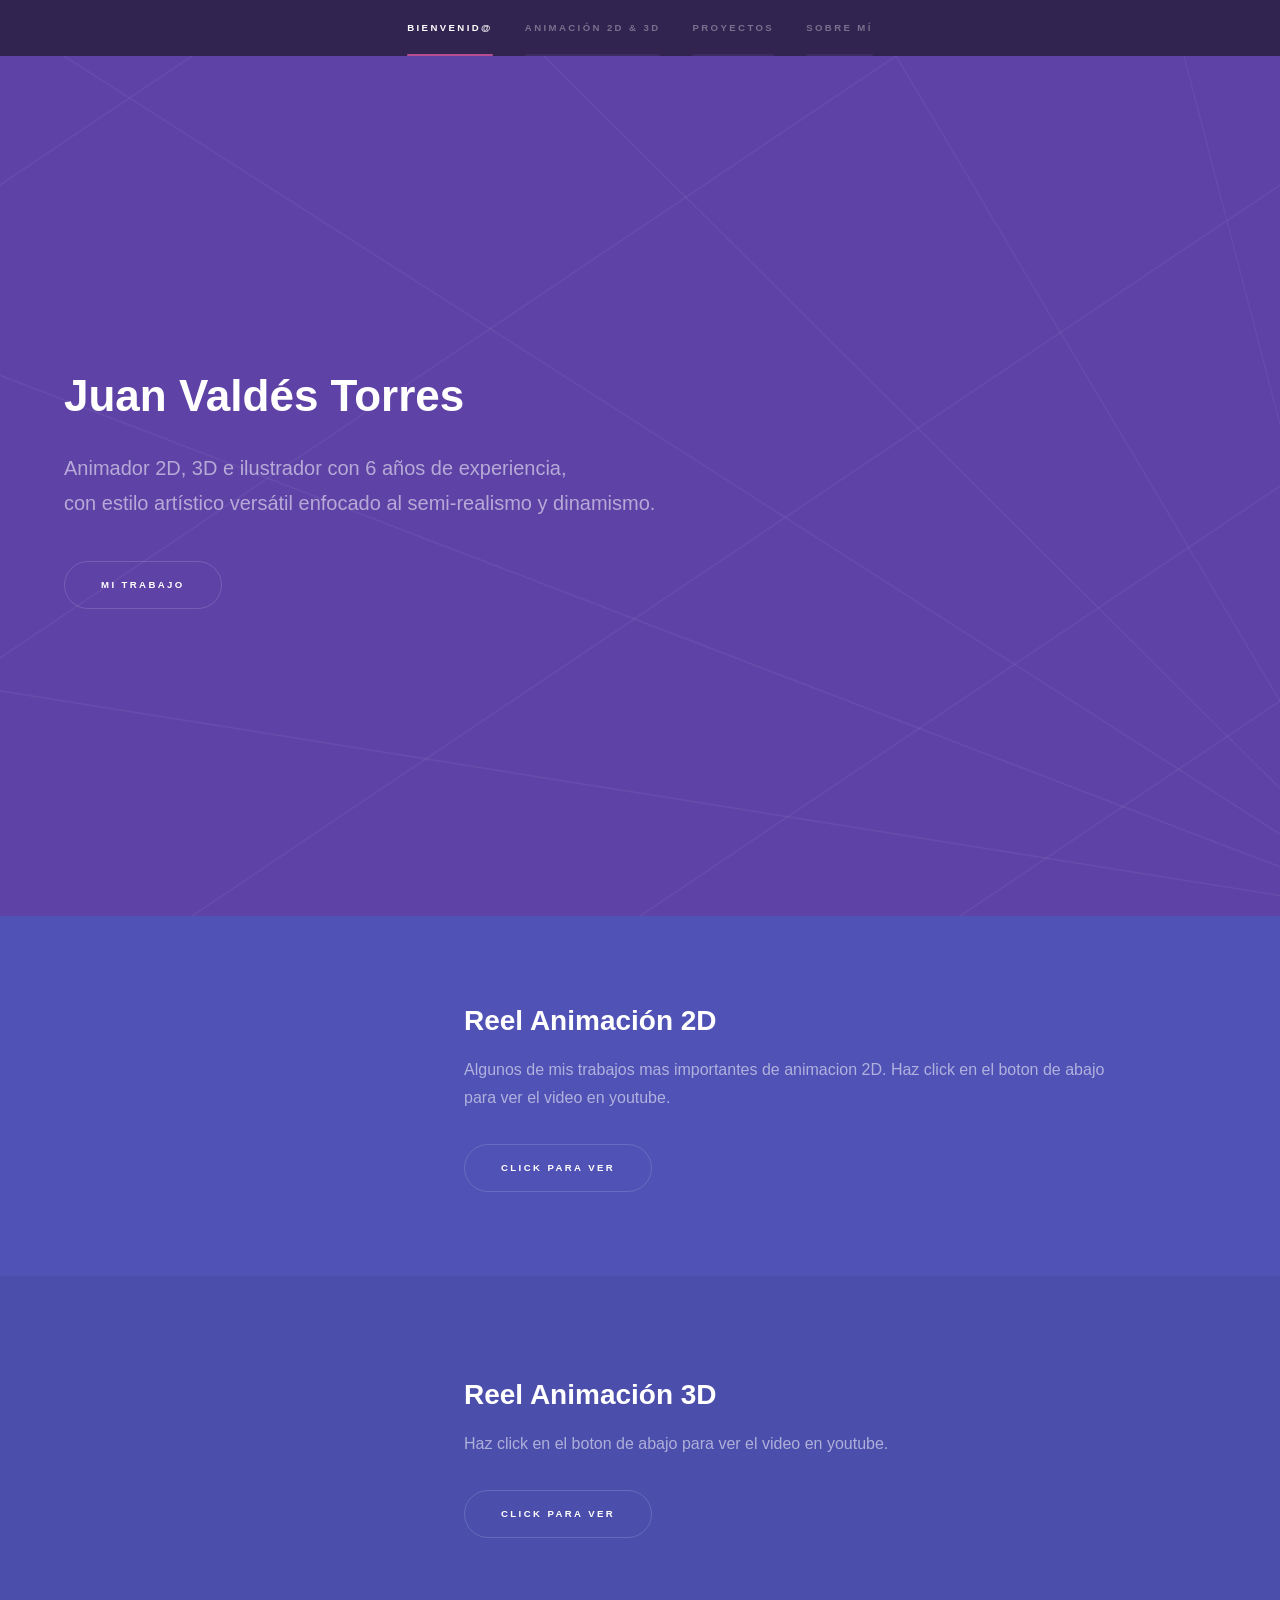
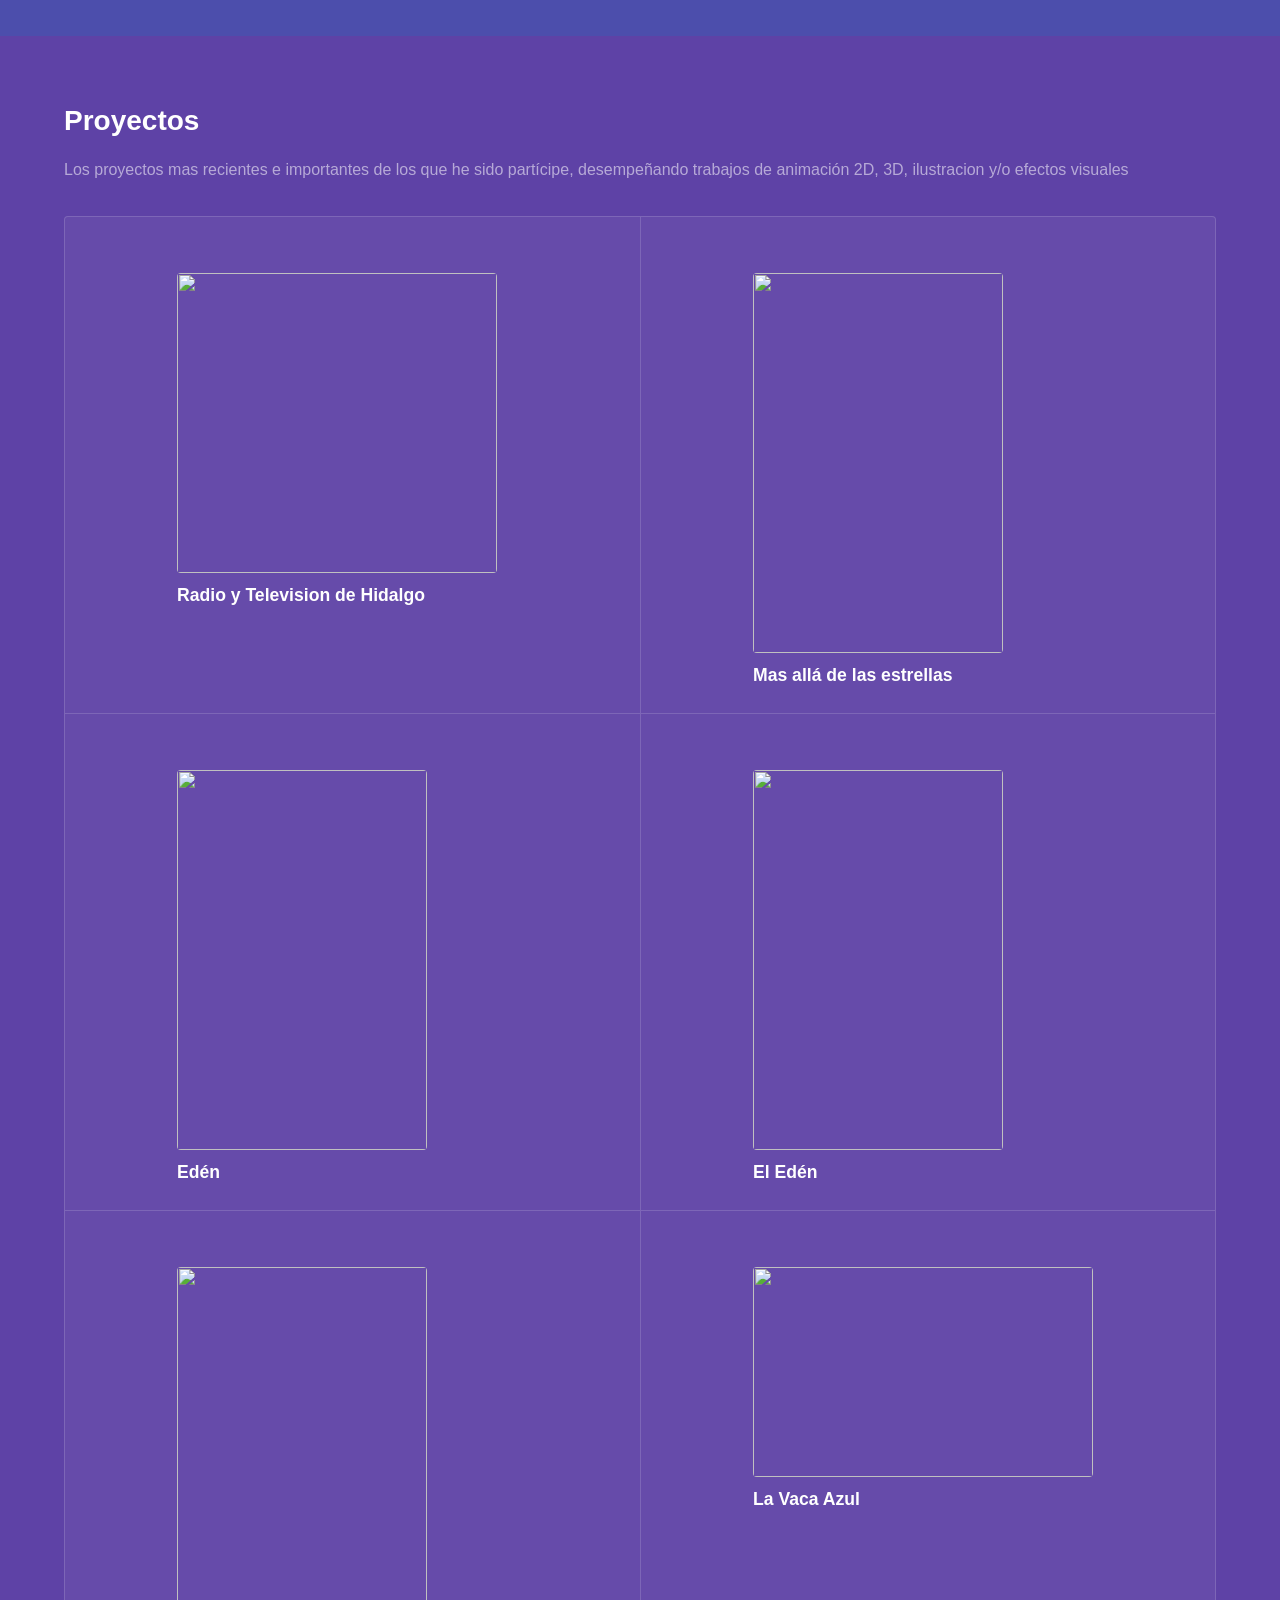
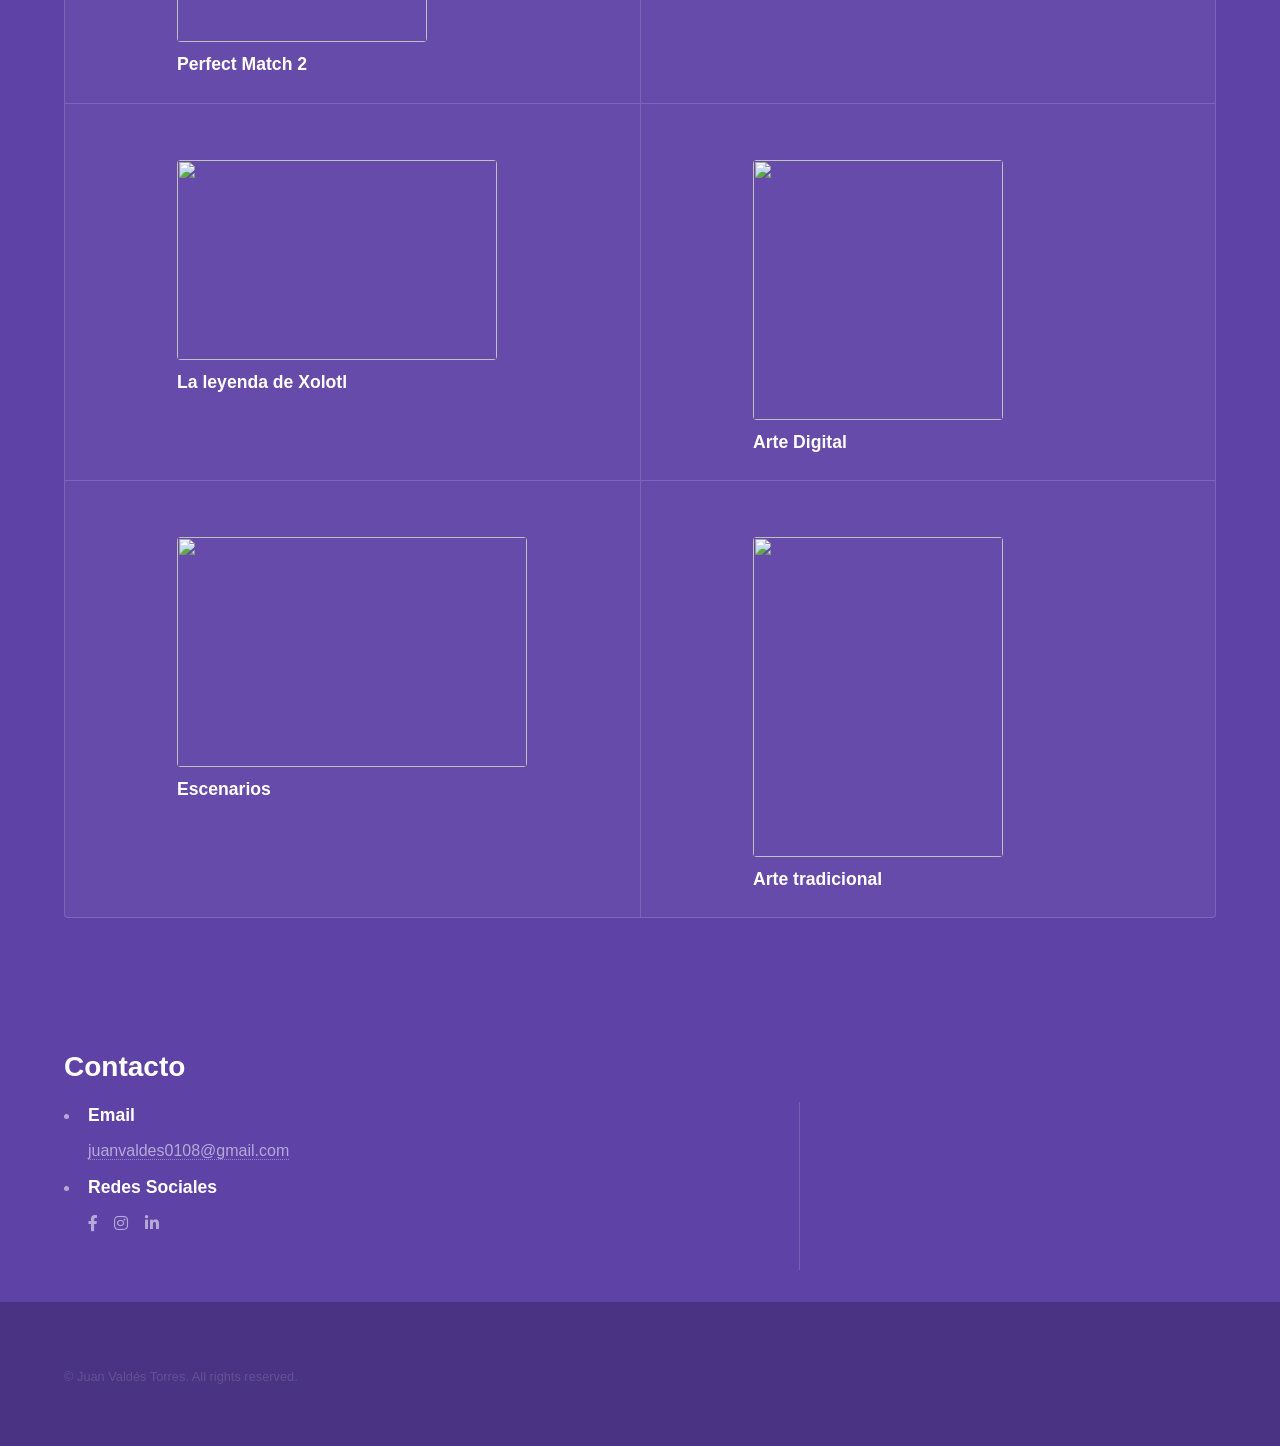
==== index.html @ f36b7241 "Add files via upload" ====
<!DOCTYPE HTML>
<!--
	Hyperspace by HTML5 UP
	html5up.net | @ajlkn
	Free for personal and commercial use under the CCA 3.0 license (html5up.net/license)
-->
<html>
	<head>
		<title>Juan Valdes - Portafolio</title>
		<meta charset="utf-8" />
		<meta name="viewport" content="width=device-width, initial-scale=1, user-scalable=no" />
		<link rel="stylesheet" href="assets/css/main.css" />
		<noscript><link rel="stylesheet" href="assets/css/noscript.css" /></noscript>
	</head>
	<body class="is-preload">

		<!-- Sidebar -->
			<section id="sidebar">
				<div class="inner">
					<nav>
						<ul>
							<li><a href="#intro">Bienvenid@</a></li>
							<li><a href="#one"> Animación 2D & 3D</a></li>
							<li><a href="#two">Proyectos</a></li>
							<li><a href="#three">Sobre Mí</a></li>
						</ul>
					</nav>
				</div>
			</section>

		<!-- Wrapper -->
			<div id="wrapper">

				<!-- Intro -->
					<section id="intro" class="wrapper style1 fullscreen fade-up">
						<div class="inner">
							<h1>Juan Valdés Torres</h1>
							<p>Animador 2D, 3D e ilustrador con 6 años de experiencia,</a><br />
							con estilo artístico versátil enfocado al semi-realismo y dinamismo</a>.</p>
							<ul class="actions">
								<li><a href="#one" class="button scrolly">Mi Trabajo</a></li>
							</ul>
						</div>
					</section>

				<!-- One -->
					<section id="one" class="wrapper style2 spotlights">
						<section>
							<a href="https://www.youtube.com/watch?v=v4fzEF-sEgo" class="image" target="_blank"> <img src="images/MiniaturaReel2D.png" alt="" data-position="center center" width="10" height="10"/></a>
							<div class="content">
								<div class="inner">
									<h2>Reel Animación 2D</h2>
									<p>Algunos de mis trabajos mas importantes de animacion 2D.
										Haz click en el boton de abajo para ver el video en youtube.</p>
									<ul class="actions">
										<li><a href="https://www.youtube.com/watch?v=v4fzEF-sEgo" class="button" target="_blank">Click para ver</a></li>
									</ul>
								</div>
							</div>
						</section>
						<section>
							<a href="https://www.youtube.com/watch?v=xIZmNO7VNdc" class="image" target="_blank"><img src="images/Miniatura3D.png" alt="" data-position="center center" width="10" height="10"/></a>
							<div class="content">
								<div class="inner">
									<h2>Reel Animación 3D</h2>
									<p>Haz click en el boton de abajo para ver el video en youtube.</p>
									<ul class="actions">
										<li><a href="https://www.youtube.com/watch?v=xIZmNO7VNdc" class="button" target="_blank" >Click para ver</a></li>
									</ul>
								</div>
							</div>
						</section>
					</section>

				<!-- Two -->
					<section id="two" class="wrapper style1 fade-up">
						<div class="inner">
							<h2>Proyectos</h2>
							<p>Los proyectos mas recientes e importantes de los que he sido partícipe, desempeñando trabajos de animación 2D, 3D, ilustracion y/o efectos visuales</p>
							<div class="features">
								<section>
									<a href="RadioYTV.html" class="image"><img src="images/Hidalgo.png" alt="" data-position="center right" width="320" height="300" /></a>
									<h3>Radio y Television de Hidalgo</h3>
								</section>

								<section>
									<a href="MasAllaDeLasEstrellas.html" class="image"><img src="images/MasAllaPortada.png" alt="" data-position="center right" width="250" height="380" /></a>
									<h3>Mas allá de las estrellas</h3>
								</section>
								<section>
									<a href="Eden.html" class="image"><img src="images/Poster_Eden.jpg" alt="" data-position="center right" width="250" height="380" /></a>
									<h3>Edén</h3>
								</section>
								<section>
									<a href="ElEden.html" class="image"><img src="images/Eden2.png" alt="" data-position="center right" width="250" height="380" /></a>
									<h3>El Edén</h3>
								</section>
								<section>
									<a href="PerfectMatch2.html" class="image"><img src="images/PerfMatch2.png" alt="" data-position="center right" width="250" height="375" /></a>
									<h3>Perfect Match 2</h3>
								</section>

								<section>
									<a href="VacaAzul.html" class="image"><img src="images/VacaAzul.png" alt="" data-position="center right" width="340" height="210" /></a>
									<h3>La Vaca Azul</h3>
								</section>

								<section>
									<a href="Xolotl.html" class="image"><img src="images/XolotlPortada.png" alt="" data-position="center right" width="320" height="200" /></a>
									<h3>La leyenda de Xolotl</h3>
								</section>

								<section>
									<a href="ArteDigital.html" class="image"><img src="images/dejese venir huasteco.png" alt="" data-position="center right" width="250" height="260" /></a>
									<h3>Arte Digital</h3>
								</section>

								<section>
									<a href="Escenarios.html" class="image"><img src="images/fondoIglesia.png" alt="" data-position="center right" width="350" height="230" /></a>
									<h3>Escenarios</h3>
								</section>

								<section>
									<a href="Artetrad.html" class="image"><img src="images/TradicAda.png" alt="" data-position="center right" width="250" height="320" /></a>
									<h3>Arte tradicional</h3>
								</section>
								
							</div>
						</div>
					</section>
				
				<!-- three -->
					<section id="three" class="wrapper style1 fade-up">
						<div class="inner">
							<h2>Contacto</h2>
							<div class="split style1">
								<section>
									<ul class="contacto">
										<li>
											<h3>Email</h3>
											<a>juanvaldes0108@gmail.com</a>
										</li>
											<h3></h3>
										</li>
										<li>
											<h3>Redes Sociales</h3>
											<ul class="icons">
												<li><a href="https://www.facebook.com/JuanValdesTo/" class="icon brands fa-facebook-f" target="_blank"><span class="label">Facebook</span></a></li>
												<li><a href="https://www.instagram.com/stilgar_r/" class="icon brands fa-instagram" target="_blank"><span class="label">Instagram</span></a></li>
												<li><a href="https://www.linkedin.com/in/juan-valdes-torres-607b62372 " class="icon brands fa-linkedin-in" target="_blank"><span class="label">LinkedIn</span></a></li>
											</ul>
										</li>
									</ul>
								</section>
							</div>
						</div>
					</section>

			</div>

		<!-- Footer -->
			<footer id="footer" class="wrapper style1-alt">
				<div class="inner">
					<ul class="menu">
						<li>&copy; Juan Valdés Torres. All rights reserved.</li>
					</ul>
				</div>
			</footer>

		<!-- Scripts -->
			<script src="assets/js/jquery.min.js"></script>
			<script src="assets/js/jquery.scrollex.min.js"></script>
			<script src="assets/js/jquery.scrolly.min.js"></script>
			<script src="assets/js/browser.min.js"></script>
			<script src="assets/js/breakpoints.min.js"></script>
			<script src="assets/js/util.js"></script>
			<script src="assets/js/main.js"></script>

	</body>
</html>
---- assets/css/main.css ----
@import url(fontawesome-all.min.css);

/*
	Hyperspace by HTML5 UP
	html5up.net | @ajlkn
	Free for personal and commercial use under the CCA 3.0 license (html5up.net/license)
*/

html, body, div, span, applet, object,
iframe, h1, h2, h3, h4, h5, h6, p, blockquote,
pre, a, abbr, acronym, address, big, cite,
code, del, dfn, em, img, ins, kbd, q, s, samp,
small, strike, strong, sub, sup, tt, var, b,
u, i, center, dl, dt, dd, ol, ul, li, fieldset,
form, label, legend, table, caption, tbody,
tfoot, thead, tr, th, td, article, aside,
canvas, details, embed, figure, figcaption,
footer, header, hgroup, menu, nav, output, ruby,
section, summary, time, mark, audio, video {
	margin: 0;
	padding: 0;
	border: 0;
	font-size: 100%;
	font: inherit;
	vertical-align: baseline;}

article, aside, details, figcaption, figure,
footer, header, hgroup, menu, nav, section {
	display: block;}

body {
	line-height: 1;
}

ol, ul {
	list-style: none;
}

blockquote, q {
	quotes: none;
}

	blockquote:before, blockquote:after, q:before, q:after {
		content: '';
		content: none;
	}

table {
	border-collapse: collapse;
	border-spacing: 0;
}

body {
	-webkit-text-size-adjust: none;
}

mark {
	background-color: transparent;
	color: inherit;
}

input::-moz-focus-inner {
	border: 0;
	padding: 0;
}

input, select, textarea {
	-moz-appearance: none;
	-webkit-appearance: none;
	-ms-appearance: none;
	appearance: none;
}

/* Basic */

	@-ms-viewport {
		width: device-width;
	}

	body {
		-ms-overflow-style: scrollbar;
	}

	@media screen and (max-width: 480px) {

		html, body {
			min-width: 320px;
		}

	}

	html {
		box-sizing: border-box;
	}

	*, *:before, *:after {
		box-sizing: inherit;
	}

	body {
		background: #312450;
	}

		body.is-preload *, body.is-preload *:before, body.is-preload *:after {
			-moz-animation: none !important;
			-webkit-animation: none !important;
			-ms-animation: none !important;
			animation: none !important;
			-moz-transition: none !important;
			-webkit-transition: none !important;
			-ms-transition: none !important;
			transition: none !important;
		}

/* Type */

	body, input, select, textarea {
		color: rgba(255, 255, 255, 0.55);
		font-family: Arial, Helvetica, sans-serif;
		font-size: 16.5pt;
		font-weight: normal;
		line-height: 1.75;
	}

		@media screen and (max-width: 1680px) {

			body, input, select, textarea {
				font-size: 13pt;
			}

		}

		@media screen and (max-width: 1280px) {

			body, input, select, textarea {
				font-size: 12pt;
			}

		}

		@media screen and (max-width: 360px) {

			body, input, select, textarea {
				font-size: 11pt;
			}

		}

	a {
		-moz-transition: color 0.2s ease, border-bottom-color 0.2s ease;
		-webkit-transition: color 0.2s ease, border-bottom-color 0.2s ease;
		-ms-transition: color 0.2s ease, border-bottom-color 0.2s ease;
		transition: color 0.2s ease, border-bottom-color 0.2s ease;
		border-bottom: dotted 1px rgba(255, 255, 255, 0.35);
		color: inherit;
		text-decoration: none;
	}

		a:hover {
			border-bottom-color: transparent;
			color: #ffffff;
		}

	strong, b {
		color: #ffffff;
		font-weight: bold;
	}

	em, i {
		font-style: italic;
	}

	p {
		margin: 0 0 2em 0;
	}

	h1, h2, h3, h4, h5, h6 {
		color: #ffffff;
		font-weight: bold;
		line-height: 1.5;
		margin: 0 0 0.5em 0;
	}

		h1 a, h2 a, h3 a, h4 a, h5 a, h6 a {
			color: inherit;
			text-decoration: none;
		}

	h1 {
		font-size: 2.75em;
	}

		h1.major {
			margin: 0 0 1.3em 0;
			position: relative;
			padding-bottom: 0.35em;
		}

			h1.major:after {
				background-image: -moz-linear-gradient(to right, #5e42a6, #b74e91);
				background-image: -webkit-linear-gradient(to right, #5e42a6, #b74e91);
				background-image: -ms-linear-gradient(to right, #5e42a6, #b74e91);
				background-image: linear-gradient(to right, #5e42a6, #b74e91);
				-moz-transition: max-width 0.2s ease;
				-webkit-transition: max-width 0.2s ease;
				-ms-transition: max-width 0.2s ease;
				transition: max-width 0.2s ease;
				border-radius: 0.2em;
				bottom: 0;
				content: '';
				height: 0.05em;
				position: absolute;
				right: 0;
				width: 100%;
			}

	h2 {
		font-size: 1.75em;
	}

	h3 {
		font-size: 1.1em;
	}

	h4 {
		font-size: 1em;
	}

	h5 {
		font-size: 0.8em;
	}

	h6 {
		font-size: 0.6em;
	}

	@media screen and (max-width: 736px) {

		h1 {
			font-size: 2em;
		}

		h2 {
			font-size: 1.25em;
		}

		h3 {
			font-size: 1em;
		}

		h4 {
			font-size: 0.8em;
		}

		h5 {
			font-size: 0.6em;
		}

		h6 {
			font-size: 0.6em;
		}

	}

	sub {
		font-size: 0.8em;
		position: relative;
		top: 0.5em;
	}

	sup {
		font-size: 0.8em;
		position: relative;
		top: -0.5em;
	}

	blockquote {
		border-left: solid 4px rgba(255, 255, 255, 0.15);
		font-style: italic;
		margin: 0 0 2em 0;
		padding: 0.5em 0 0.5em 2em;
	}

	code {
		background: rgba(255, 255, 255, 0.05);
		border-radius: 0.25em;
		border: solid 1px rgba(255, 255, 255, 0.15);
		font-family: "Courier New", monospace;
		font-size: 0.9em;
		margin: 0 0.25em;
		padding: 0.25em 0.65em;
	}

	pre {
		-webkit-overflow-scrolling: touch;
		font-family: "Courier New", monospace;
		font-size: 0.9em;
		margin: 0 0 2em 0;
	}

		pre code {
			display: block;
			line-height: 1.75em;
			padding: 1em 1.5em;
			overflow-x: auto;
		}

	hr {
		border: 0;
		border-bottom: solid 1px rgba(255, 255, 255, 0.15);
		margin: 2em 0;
	}

		hr.major {
			margin: 3em 0;
		}

	.align-left {
		text-align: left;
	}

	.align-center {
		text-align: center;
	}

	.align-right {
		text-align: right;
	}

/* Row */

	.row {
		display: flex;
		flex-wrap: wrap;
		box-sizing: border-box;
		align-items: stretch;
	}

		.row > * {
			box-sizing: border-box;
		}

		.row.gtr-uniform > * > :last-child {
			margin-bottom: 0;
		}

		.row.aln-left {
			justify-content: flex-start;
		}

		.row.aln-center {
			justify-content: center;
		}

		.row.aln-right {
			justify-content: flex-end;
		}

		.row.aln-top {
			align-items: flex-start;
		}

		.row.aln-middle {
			align-items: center;
		}

		.row.aln-bottom {
			align-items: flex-end;
		}

		.row > .imp {
			order: -1;
		}

		.row > .col-1 {
			width: 8.33333%;
		}

		.row > .off-1 {
			margin-left: 8.33333%;
		}

		.row > .col-2 {
			width: 16.66667%;
		}

		.row > .off-2 {
			margin-left: 16.66667%;
		}

		.row > .col-3 {
			width: 25%;
		}

		.row > .off-3 {
			margin-left: 25%;
		}

		.row > .col-4 {
			width: 33.33333%;
		}

		.row > .off-4 {
			margin-left: 33.33333%;
		}

		.row > .col-5 {
			width: 41.66667%;
		}

		.row > .off-5 {
			margin-left: 41.66667%;
		}

		.row > .col-6 {
			width: 50%;
		}

		.row > .off-6 {
			margin-left: 50%;
		}

		.row > .col-7 {
			width: 58.33333%;
		}

		.row > .off-7 {
			margin-left: 58.33333%;
		}

		.row > .col-8 {
			width: 66.66667%;
		}

		.row > .off-8 {
			margin-left: 66.66667%;
		}

		.row > .col-9 {
			width: 75%;
		}

		.row > .off-9 {
			margin-left: 75%;
		}

		.row > .col-10 {
			width: 83.33333%;
		}

		.row > .off-10 {
			margin-left: 83.33333%;
		}

		.row > .col-11 {
			width: 91.66667%;
		}

		.row > .off-11 {
			margin-left: 91.66667%;
		}

		.row > .col-12 {
			width: 100%;
		}

		.row > .off-12 {
			margin-left: 100%;
		}

		.row.gtr-0 {
			margin-top: 0;
			margin-left: 0em;
		}

			.row.gtr-0 > * {
				padding: 0 0 0 0em;
			}

			.row.gtr-0.gtr-uniform {
				margin-top: 0em;
			}

				.row.gtr-0.gtr-uniform > * {
					padding-top: 0em;
				}

		.row.gtr-25 {
			margin-top: 0;
			margin-left: -0.375em;
		}

			.row.gtr-25 > * {
				padding: 0 0 0 0.375em;
			}

			.row.gtr-25.gtr-uniform {
				margin-top: -0.375em;
			}

				.row.gtr-25.gtr-uniform > * {
					padding-top: 0.375em;
				}

		.row.gtr-50 {
			margin-top: 0;
			margin-left: -0.75em;
		}

			.row.gtr-50 > * {
				padding: 0 0 0 0.75em;
			}

			.row.gtr-50.gtr-uniform {
				margin-top: -0.75em;
			}

				.row.gtr-50.gtr-uniform > * {
					padding-top: 0.75em;
				}

		.row {
			margin-top: 0;
			margin-left: -1.5em;
		}

			.row > * {
				padding: 0 0 0 1.5em;
			}

			.row.gtr-uniform {
				margin-top: -1.5em;
			}

				.row.gtr-uniform > * {
					padding-top: 1.5em;
				}

		.row.gtr-150 {
			margin-top: 0;
			margin-left: -2.25em;
		}

			.row.gtr-150 > * {
				padding: 0 0 0 2.25em;
			}

			.row.gtr-150.gtr-uniform {
				margin-top: -2.25em;
			}

				.row.gtr-150.gtr-uniform > * {
					padding-top: 2.25em;
				}

		.row.gtr-200 {
			margin-top: 0;
			margin-left: -3em;
		}

			.row.gtr-200 > * {
				padding: 0 0 0 3em;
			}

			.row.gtr-200.gtr-uniform {
				margin-top: -3em;
			}

				.row.gtr-200.gtr-uniform > * {
					padding-top: 3em;
				}

		@media screen and (max-width: 1680px) {

			.row {
				display: flex;
				flex-wrap: wrap;
				box-sizing: border-box;
				align-items: stretch;
			}

				.row > * {
					box-sizing: border-box;
				}

				.row.gtr-uniform > * > :last-child {
					margin-bottom: 0;
				}

				.row.aln-left {
					justify-content: flex-start;
				}

				.row.aln-center {
					justify-content: center;
				}

				.row.aln-right {
					justify-content: flex-end;
				}

				.row.aln-top {
					align-items: flex-start;
				}

				.row.aln-middle {
					align-items: center;
				}

				.row.aln-bottom {
					align-items: flex-end;
				}

				.row > .imp-xlarge {
					order: -1;
				}

				.row > .col-1-xlarge {
					width: 8.33333%;
				}

				.row > .off-1-xlarge {
					margin-left: 8.33333%;
				}

				.row > .col-2-xlarge {
					width: 16.66667%;
				}

				.row > .off-2-xlarge {
					margin-left: 16.66667%;
				}

				.row > .col-3-xlarge {
					width: 25%;
				}

				.row > .off-3-xlarge {
					margin-left: 25%;
				}

				.row > .col-4-xlarge {
					width: 33.33333%;
				}

				.row > .off-4-xlarge {
					margin-left: 33.33333%;
				}

				.row > .col-5-xlarge {
					width: 41.66667%;
				}

				.row > .off-5-xlarge {
					margin-left: 41.66667%;
				}

				.row > .col-6-xlarge {
					width: 50%;
				}

				.row > .off-6-xlarge {
					margin-left: 50%;
				}

				.row > .col-7-xlarge {
					width: 58.33333%;
				}

				.row > .off-7-xlarge {
					margin-left: 58.33333%;
				}

				.row > .col-8-xlarge {
					width: 66.66667%;
				}

				.row > .off-8-xlarge {
					margin-left: 66.66667%;
				}

				.row > .col-9-xlarge {
					width: 75%;
				}

				.row > .off-9-xlarge {
					margin-left: 75%;
				}

				.row > .col-10-xlarge {
					width: 83.33333%;
				}

				.row > .off-10-xlarge {
					margin-left: 83.33333%;
				}

				.row > .col-11-xlarge {
					width: 91.66667%;
				}

				.row > .off-11-xlarge {
					margin-left: 91.66667%;
				}

				.row > .col-12-xlarge {
					width: 100%;
				}

				.row > .off-12-xlarge {
					margin-left: 100%;
				}

				.row.gtr-0 {
					margin-top: 0;
					margin-left: 0em;
				}

					.row.gtr-0 > * {
						padding: 0 0 0 0em;
					}

					.row.gtr-0.gtr-uniform {
						margin-top: 0em;
					}

						.row.gtr-0.gtr-uniform > * {
							padding-top: 0em;
						}

				.row.gtr-25 {
					margin-top: 0;
					margin-left: -0.375em;
				}

					.row.gtr-25 > * {
						padding: 0 0 0 0.375em;
					}

					.row.gtr-25.gtr-uniform {
						margin-top: -0.375em;
					}

						.row.gtr-25.gtr-uniform > * {
							padding-top: 0.375em;
						}

				.row.gtr-50 {
					margin-top: 0;
					margin-left: -0.75em;
				}

					.row.gtr-50 > * {
						padding: 0 0 0 0.75em;
					}

					.row.gtr-50.gtr-uniform {
						margin-top: -0.75em;
					}

						.row.gtr-50.gtr-uniform > * {
							padding-top: 0.75em;
						}

				.row {
					margin-top: 0;
					margin-left: -1.5em;
				}

					.row > * {
						padding: 0 0 0 1.5em;
					}

					.row.gtr-uniform {
						margin-top: -1.5em;
					}

						.row.gtr-uniform > * {
							padding-top: 1.5em;
						}

				.row.gtr-150 {
					margin-top: 0;
					margin-left: -2.25em;
				}

					.row.gtr-150 > * {
						padding: 0 0 0 2.25em;
					}

					.row.gtr-150.gtr-uniform {
						margin-top: -2.25em;
					}

						.row.gtr-150.gtr-uniform > * {
							padding-top: 2.25em;
						}

				.row.gtr-200 {
					margin-top: 0;
					margin-left: -3em;
				}

					.row.gtr-200 > * {
						padding: 0 0 0 3em;
					}

					.row.gtr-200.gtr-uniform {
						margin-top: -3em;
					}

						.row.gtr-200.gtr-uniform > * {
							padding-top: 3em;
						}

		}

		@media screen and (max-width: 1280px) {

			.row {
				display: flex;
				flex-wrap: wrap;
				box-sizing: border-box;
				align-items: stretch;
			}

				.row > * {
					box-sizing: border-box;
				}

				.row.gtr-uniform > * > :last-child {
					margin-bottom: 0;
				}

				.row.aln-left {
					justify-content: flex-start;
				}

				.row.aln-center {
					justify-content: center;
				}

				.row.aln-right {
					justify-content: flex-end;
				}

				.row.aln-top {
					align-items: flex-start;
				}

				.row.aln-middle {
					align-items: center;
				}

				.row.aln-bottom {
					align-items: flex-end;
				}

				.row > .imp-large {
					order: -1;
				}

				.row > .col-1-large {
					width: 8.33333%;
				}

				.row > .off-1-large {
					margin-left: 8.33333%;
				}

				.row > .col-2-large {
					width: 16.66667%;
				}

				.row > .off-2-large {
					margin-left: 16.66667%;
				}

				.row > .col-3-large {
					width: 25%;
				}

				.row > .off-3-large {
					margin-left: 25%;
				}

				.row > .col-4-large {
					width: 33.33333%;
				}

				.row > .off-4-large {
					margin-left: 33.33333%;
				}

				.row > .col-5-large {
					width: 41.66667%;
				}

				.row > .off-5-large {
					margin-left: 41.66667%;
				}

				.row > .col-6-large {
					width: 50%;
				}

				.row > .off-6-large {
					margin-left: 50%;
				}

				.row > .col-7-large {
					width: 58.33333%;
				}

				.row > .off-7-large {
					margin-left: 58.33333%;
				}

				.row > .col-8-large {
					width: 66.66667%;
				}

				.row > .off-8-large {
					margin-left: 66.66667%;
				}

				.row > .col-9-large {
					width: 75%;
				}

				.row > .off-9-large {
					margin-left: 75%;
				}

				.row > .col-10-large {
					width: 83.33333%;
				}

				.row > .off-10-large {
					margin-left: 83.33333%;
				}

				.row > .col-11-large {
					width: 91.66667%;
				}

				.row > .off-11-large {
					margin-left: 91.66667%;
				}

				.row > .col-12-large {
					width: 100%;
				}

				.row > .off-12-large {
					margin-left: 100%;
				}

				.row.gtr-0 {
					margin-top: 0;
					margin-left: 0em;
				}

					.row.gtr-0 > * {
						padding: 0 0 0 0em;
					}

					.row.gtr-0.gtr-uniform {
						margin-top: 0em;
					}

						.row.gtr-0.gtr-uniform > * {
							padding-top: 0em;
						}

				.row.gtr-25 {
					margin-top: 0;
					margin-left: -0.375em;
				}

					.row.gtr-25 > * {
						padding: 0 0 0 0.375em;
					}

					.row.gtr-25.gtr-uniform {
						margin-top: -0.375em;
					}

						.row.gtr-25.gtr-uniform > * {
							padding-top: 0.375em;
						}

				.row.gtr-50 {
					margin-top: 0;
					margin-left: -0.75em;
				}

					.row.gtr-50 > * {
						padding: 0 0 0 0.75em;
					}

					.row.gtr-50.gtr-uniform {
						margin-top: -0.75em;
					}

						.row.gtr-50.gtr-uniform > * {
							padding-top: 0.75em;
						}

				.row {
					margin-top: 0;
					margin-left: -1.5em;
				}

					.row > * {
						padding: 0 0 0 1.5em;
					}

					.row.gtr-uniform {
						margin-top: -1.5em;
					}

						.row.gtr-uniform > * {
							padding-top: 1.5em;
						}

				.row.gtr-150 {
					margin-top: 0;
					margin-left: -2.25em;
				}

					.row.gtr-150 > * {
						padding: 0 0 0 2.25em;
					}

					.row.gtr-150.gtr-uniform {
						margin-top: -2.25em;
					}

						.row.gtr-150.gtr-uniform > * {
							padding-top: 2.25em;
						}

				.row.gtr-200 {
					margin-top: 0;
					margin-left: -3em;
				}

					.row.gtr-200 > * {
						padding: 0 0 0 3em;
					}

					.row.gtr-200.gtr-uniform {
						margin-top: -3em;
					}

						.row.gtr-200.gtr-uniform > * {
							padding-top: 3em;
						}

		}

		@media screen and (max-width: 980px) {

			.row {
				display: flex;
				flex-wrap: wrap;
				box-sizing: border-box;
				align-items: stretch;
			}

				.row > * {
					box-sizing: border-box;
				}

				.row.gtr-uniform > * > :last-child {
					margin-bottom: 0;
				}

				.row.aln-left {
					justify-content: flex-start;
				}

				.row.aln-center {
					justify-content: center;
				}

				.row.aln-right {
					justify-content: flex-end;
				}

				.row.aln-top {
					align-items: flex-start;
				}

				.row.aln-middle {
					align-items: center;
				}

				.row.aln-bottom {
					align-items: flex-end;
				}

				.row > .imp-medium {
					order: -1;
				}

				.row > .col-1-medium {
					width: 8.33333%;
				}

				.row > .off-1-medium {
					margin-left: 8.33333%;
				}

				.row > .col-2-medium {
					width: 16.66667%;
				}

				.row > .off-2-medium {
					margin-left: 16.66667%;
				}

				.row > .col-3-medium {
					width: 25%;
				}

				.row > .off-3-medium {
					margin-left: 25%;
				}

				.row > .col-4-medium {
					width: 33.33333%;
				}

				.row > .off-4-medium {
					margin-left: 33.33333%;
				}

				.row > .col-5-medium {
					width: 41.66667%;
				}

				.row > .off-5-medium {
					margin-left: 41.66667%;
				}

				.row > .col-6-medium {
					width: 50%;
				}

				.row > .off-6-medium {
					margin-left: 50%;
				}

				.row > .col-7-medium {
					width: 58.33333%;
				}

				.row > .off-7-medium {
					margin-left: 58.33333%;
				}

				.row > .col-8-medium {
					width: 66.66667%;
				}

				.row > .off-8-medium {
					margin-left: 66.66667%;
				}

				.row > .col-9-medium {
					width: 75%;
				}

				.row > .off-9-medium {
					margin-left: 75%;
				}

				.row > .col-10-medium {
					width: 83.33333%;
				}

				.row > .off-10-medium {
					margin-left: 83.33333%;
				}

				.row > .col-11-medium {
					width: 91.66667%;
				}

				.row > .off-11-medium {
					margin-left: 91.66667%;
				}

				.row > .col-12-medium {
					width: 100%;
				}

				.row > .off-12-medium {
					margin-left: 100%;
				}

				.row.gtr-0 {
					margin-top: 0;
					margin-left: 0em;
				}

					.row.gtr-0 > * {
						padding: 0 0 0 0em;
					}

					.row.gtr-0.gtr-uniform {
						margin-top: 0em;
					}

						.row.gtr-0.gtr-uniform > * {
							padding-top: 0em;
						}

				.row.gtr-25 {
					margin-top: 0;
					margin-left: -0.375em;
				}

					.row.gtr-25 > * {
						padding: 0 0 0 0.375em;
					}

					.row.gtr-25.gtr-uniform {
						margin-top: -0.375em;
					}

						.row.gtr-25.gtr-uniform > * {
							padding-top: 0.375em;
						}

				.row.gtr-50 {
					margin-top: 0;
					margin-left: -0.75em;
				}

					.row.gtr-50 > * {
						padding: 0 0 0 0.75em;
					}

					.row.gtr-50.gtr-uniform {
						margin-top: -0.75em;
					}

						.row.gtr-50.gtr-uniform > * {
							padding-top: 0.75em;
						}

				.row {
					margin-top: 0;
					margin-left: -1.5em;
				}

					.row > * {
						padding: 0 0 0 1.5em;
					}

					.row.gtr-uniform {
						margin-top: -1.5em;
					}

						.row.gtr-uniform > * {
							padding-top: 1.5em;
						}

				.row.gtr-150 {
					margin-top: 0;
					margin-left: -2.25em;
				}

					.row.gtr-150 > * {
						padding: 0 0 0 2.25em;
					}

					.row.gtr-150.gtr-uniform {
						margin-top: -2.25em;
					}

						.row.gtr-150.gtr-uniform > * {
							padding-top: 2.25em;
						}

				.row.gtr-200 {
					margin-top: 0;
					margin-left: -3em;
				}

					.row.gtr-200 > * {
						padding: 0 0 0 3em;
					}

					.row.gtr-200.gtr-uniform {
						margin-top: -3em;
					}

						.row.gtr-200.gtr-uniform > * {
							padding-top: 3em;
						}

		}

		@media screen and (max-width: 736px) {

			.row {
				display: flex;
				flex-wrap: wrap;
				box-sizing: border-box;
				align-items: stretch;
			}

				.row > * {
					box-sizing: border-box;
				}

				.row.gtr-uniform > * > :last-child {
					margin-bottom: 0;
				}

				.row.aln-left {
					justify-content: flex-start;
				}

				.row.aln-center {
					justify-content: center;
				}

				.row.aln-right {
					justify-content: flex-end;
				}

				.row.aln-top {
					align-items: flex-start;
				}

				.row.aln-middle {
					align-items: center;
				}

				.row.aln-bottom {
					align-items: flex-end;
				}

				.row > .imp-small {
					order: -1;
				}

				.row > .col-1-small {
					width: 8.33333%;
				}

				.row > .off-1-small {
					margin-left: 8.33333%;
				}

				.row > .col-2-small {
					width: 16.66667%;
				}

				.row > .off-2-small {
					margin-left: 16.66667%;
				}

				.row > .col-3-small {
					width: 25%;
				}

				.row > .off-3-small {
					margin-left: 25%;
				}

				.row > .col-4-small {
					width: 33.33333%;
				}

				.row > .off-4-small {
					margin-left: 33.33333%;
				}

				.row > .col-5-small {
					width: 41.66667%;
				}

				.row > .off-5-small {
					margin-left: 41.66667%;
				}

				.row > .col-6-small {
					width: 50%;
				}

				.row > .off-6-small {
					margin-left: 50%;
				}

				.row > .col-7-small {
					width: 58.33333%;
				}

				.row > .off-7-small {
					margin-left: 58.33333%;
				}

				.row > .col-8-small {
					width: 66.66667%;
				}

				.row > .off-8-small {
					margin-left: 66.66667%;
				}

				.row > .col-9-small {
					width: 75%;
				}

				.row > .off-9-small {
					margin-left: 75%;
				}

				.row > .col-10-small {
					width: 83.33333%;
				}

				.row > .off-10-small {
					margin-left: 83.33333%;
				}

				.row > .col-11-small {
					width: 91.66667%;
				}

				.row > .off-11-small {
					margin-left: 91.66667%;
				}

				.row > .col-12-small {
					width: 100%;
				}

				.row > .off-12-small {
					margin-left: 100%;
				}

				.row.gtr-0 {
					margin-top: 0;
					margin-left: 0em;
				}

					.row.gtr-0 > * {
						padding: 0 0 0 0em;
					}

					.row.gtr-0.gtr-uniform {
						margin-top: 0em;
					}

						.row.gtr-0.gtr-uniform > * {
							padding-top: 0em;
						}

				.row.gtr-25 {
					margin-top: 0;
					margin-left: -0.375em;
				}

					.row.gtr-25 > * {
						padding: 0 0 0 0.375em;
					}

					.row.gtr-25.gtr-uniform {
						margin-top: -0.375em;
					}

						.row.gtr-25.gtr-uniform > * {
							padding-top: 0.375em;
						}

				.row.gtr-50 {
					margin-top: 0;
					margin-left: -0.75em;
				}

					.row.gtr-50 > * {
						padding: 0 0 0 0.75em;
					}

					.row.gtr-50.gtr-uniform {
						margin-top: -0.75em;
					}

						.row.gtr-50.gtr-uniform > * {
							padding-top: 0.75em;
						}

				.row {
					margin-top: 0;
					margin-left: -1.5em;
				}

					.row > * {
						padding: 0 0 0 1.5em;
					}

					.row.gtr-uniform {
						margin-top: -1.5em;
					}

						.row.gtr-uniform > * {
							padding-top: 1.5em;
						}

				.row.gtr-150 {
					margin-top: 0;
					margin-left: -2.25em;
				}

					.row.gtr-150 > * {
						padding: 0 0 0 2.25em;
					}

					.row.gtr-150.gtr-uniform {
						margin-top: -2.25em;
					}

						.row.gtr-150.gtr-uniform > * {
							padding-top: 2.25em;
						}

				.row.gtr-200 {
					margin-top: 0;
					margin-left: -3em;
				}

					.row.gtr-200 > * {
						padding: 0 0 0 3em;
					}

					.row.gtr-200.gtr-uniform {
						margin-top: -3em;
					}

						.row.gtr-200.gtr-uniform > * {
							padding-top: 3em;
						}

		}

		@media screen and (max-width: 480px) {

			.row {
				display: flex;
				flex-wrap: wrap;
				box-sizing: border-box;
				align-items: stretch;
			}

				.row > * {
					box-sizing: border-box;
				}

				.row.gtr-uniform > * > :last-child {
					margin-bottom: 0;
				}

				.row.aln-left {
					justify-content: flex-start;
				}

				.row.aln-center {
					justify-content: center;
				}

				.row.aln-right {
					justify-content: flex-end;
				}

				.row.aln-top {
					align-items: flex-start;
				}

				.row.aln-middle {
					align-items: center;
				}

				.row.aln-bottom {
					align-items: flex-end;
				}

				.row > .imp-xsmall {
					order: -1;
				}

				.row > .col-1-xsmall {
					width: 8.33333%;
				}

				.row > .off-1-xsmall {
					margin-left: 8.33333%;
				}

				.row > .col-2-xsmall {
					width: 16.66667%;
				}

				.row > .off-2-xsmall {
					margin-left: 16.66667%;
				}

				.row > .col-3-xsmall {
					width: 25%;
				}

				.row > .off-3-xsmall {
					margin-left: 25%;
				}

				.row > .col-4-xsmall {
					width: 33.33333%;
				}

				.row > .off-4-xsmall {
					margin-left: 33.33333%;
				}

				.row > .col-5-xsmall {
					width: 41.66667%;
				}

				.row > .off-5-xsmall {
					margin-left: 41.66667%;
				}

				.row > .col-6-xsmall {
					width: 50%;
				}

				.row > .off-6-xsmall {
					margin-left: 50%;
				}

				.row > .col-7-xsmall {
					width: 58.33333%;
				}

				.row > .off-7-xsmall {
					margin-left: 58.33333%;
				}

				.row > .col-8-xsmall {
					width: 66.66667%;
				}

				.row > .off-8-xsmall {
					margin-left: 66.66667%;
				}

				.row > .col-9-xsmall {
					width: 75%;
				}

				.row > .off-9-xsmall {
					margin-left: 75%;
				}

				.row > .col-10-xsmall {
					width: 83.33333%;
				}

				.row > .off-10-xsmall {
					margin-left: 83.33333%;
				}

				.row > .col-11-xsmall {
					width: 91.66667%;
				}

				.row > .off-11-xsmall {
					margin-left: 91.66667%;
				}

				.row > .col-12-xsmall {
					width: 100%;
				}

				.row > .off-12-xsmall {
					margin-left: 100%;
				}

				.row.gtr-0 {
					margin-top: 0;
					margin-left: 0em;
				}

					.row.gtr-0 > * {
						padding: 0 0 0 0em;
					}

					.row.gtr-0.gtr-uniform {
						margin-top: 0em;
					}

						.row.gtr-0.gtr-uniform > * {
							padding-top: 0em;
						}

				.row.gtr-25 {
					margin-top: 0;
					margin-left: -0.375em;
				}

					.row.gtr-25 > * {
						padding: 0 0 0 0.375em;
					}

					.row.gtr-25.gtr-uniform {
						margin-top: -0.375em;
					}

						.row.gtr-25.gtr-uniform > * {
							padding-top: 0.375em;
						}

				.row.gtr-50 {
					margin-top: 0;
					margin-left: -0.75em;
				}

					.row.gtr-50 > * {
						padding: 0 0 0 0.75em;
					}

					.row.gtr-50.gtr-uniform {
						margin-top: -0.75em;
					}

						.row.gtr-50.gtr-uniform > * {
							padding-top: 0.75em;
						}

				.row {
					margin-top: 0;
					margin-left: -1.5em;
				}

					.row > * {
						padding: 0 0 0 1.5em;
					}

					.row.gtr-uniform {
						margin-top: -1.5em;
					}

						.row.gtr-uniform > * {
							padding-top: 1.5em;
						}

				.row.gtr-150 {
					margin-top: 0;
					margin-left: -2.25em;
				}

					.row.gtr-150 > * {
						padding: 0 0 0 2.25em;
					}

					.row.gtr-150.gtr-uniform {
						margin-top: -2.25em;
					}

						.row.gtr-150.gtr-uniform > * {
							padding-top: 2.25em;
						}

				.row.gtr-200 {
					margin-top: 0;
					margin-left: -3em;
				}

					.row.gtr-200 > * {
						padding: 0 0 0 3em;
					}

					.row.gtr-200.gtr-uniform {
						margin-top: -3em;
					}

						.row.gtr-200.gtr-uniform > * {
							padding-top: 3em;
						}

		}

/* Box */

	.box {
		border-radius: 0.25em;
		border: solid 1px rgba(255, 255, 255, 0.15);
		margin-bottom: 2em;
		padding: 1.5em;
	}

		.box > :last-child,
		.box > :last-child > :last-child,
		.box > :last-child > :last-child > :last-child {
			margin-bottom: 0;
		}

		.box.alt {
			border: 0;
			border-radius: 0;
			padding: 0;
		}

/* Button */

	input[type="submit"],
	input[type="reset"],
	input[type="button"],
	button,
	.button {
		-moz-appearance: none;
		-webkit-appearance: none;
		-ms-appearance: none;
		appearance: none;
		-moz-transition: border-color 0.2s ease;
		-webkit-transition: border-color 0.2s ease;
		-ms-transition: border-color 0.2s ease;
		transition: border-color 0.2s ease;
		background-color: transparent;
		border: solid 1px !important;
		border-color: rgba(255, 255, 255, 0.15) !important;
		border-radius: 3em;
		color: #ffffff !important;
		cursor: pointer;
		display: inline-block;
		font-size: 0.6em;
		font-weight: bold;
		height: calc(4.75em + 2px);
		letter-spacing: 0.25em;
		line-height: 4.75em;
		outline: 0;
		padding: 0 3.75em;
		position: relative;
		text-align: center;
		text-decoration: none;
		text-transform: uppercase;
		white-space: nowrap;
	}

		input[type="submit"]:after,
		input[type="reset"]:after,
		input[type="button"]:after,
		button:after,
		.button:after {
			-moz-transform: scale(0.25);
			-webkit-transform: scale(0.25);
			-ms-transform: scale(0.25);
			transform: scale(0.25);
			pointer-events: none;
			-moz-transition: opacity 0.2s ease, -moz-transform 0.2s ease;
			-webkit-transition: opacity 0.2s ease, -webkit-transform 0.2s ease;
			-ms-transition: opacity 0.2s ease, -ms-transform 0.2s ease;
			transition: opacity 0.2s ease, transform 0.2s ease;
			background: #ffffff;
			border-radius: 3em;
			content: '';
			height: 100%;
			left: 0;
			opacity: 0;
			position: absolute;
			top: 0;
			width: 100%;
		}

		input[type="submit"].icon:before,
		input[type="reset"].icon:before,
		input[type="button"].icon:before,
		button.icon:before,
		.button.icon:before {
			margin-right: 0.75em;
		}

		input[type="submit"].fit,
		input[type="reset"].fit,
		input[type="button"].fit,
		button.fit,
		.button.fit {
			width: 100%;
		}

		input[type="submit"].small,
		input[type="reset"].small,
		input[type="button"].small,
		button.small,
		.button.small {
			font-size: 0.4em;
		}

		input[type="submit"].large,
		input[type="reset"].large,
		input[type="button"].large,
		button.large,
		.button.large {
			font-size: 0.8em;
		}

		input[type="submit"].primary,
		input[type="reset"].primary,
		input[type="button"].primary,
		button.primary,
		.button.primary {
			background-color: #ffffff;
			color: #312450 !important;
		}

			input[type="submit"].primary:after,
			input[type="reset"].primary:after,
			input[type="button"].primary:after,
			button.primary:after,
			.button.primary:after {
				display: none;
			}

		input[type="submit"].disabled, input[type="submit"]:disabled,
		input[type="reset"].disabled,
		input[type="reset"]:disabled,
		input[type="button"].disabled,
		input[type="button"]:disabled,
		button.disabled,
		button:disabled,
		.button.disabled,
		.button:disabled {
			cursor: default;
			opacity: 0.5;
			pointer-events: none;
		}

		input[type="submit"]:hover,
		input[type="reset"]:hover,
		input[type="button"]:hover,
		button:hover,
		.button:hover {
			border-color: rgba(255, 255, 255, 0.55) !important;
		}

			input[type="submit"]:hover:after,
			input[type="reset"]:hover:after,
			input[type="button"]:hover:after,
			button:hover:after,
			.button:hover:after {
				opacity: 0.05;
				-moz-transform: scale(1);
				-webkit-transform: scale(1);
				-ms-transform: scale(1);
				transform: scale(1);
			}

			input[type="submit"]:hover:active,
			input[type="reset"]:hover:active,
			input[type="button"]:hover:active,
			button:hover:active,
			.button:hover:active {
				border-color: #ffffff !important;
			}

				input[type="submit"]:hover:active:after,
				input[type="reset"]:hover:active:after,
				input[type="button"]:hover:active:after,
				button:hover:active:after,
				.button:hover:active:after {
					opacity: 0.1;
				}

/* Features */

	.features {
		display: -moz-flex;
		display: -webkit-flex;
		display: -ms-flex;
		display: flex;
		-moz-flex-wrap: wrap;
		-webkit-flex-wrap: wrap;
		-ms-flex-wrap: wrap;
		flex-wrap: wrap;
		border-radius: 0.25em;
		border: solid 1px rgba(255, 255, 255, 0.15);
		background: rgba(255, 255, 255, 0.05);
		margin: 0 0 2em 0;
	}

		.features section {
			padding: 3.5em 3em 1em 7em ;
			width: 50%;
			border-top: solid 1px rgba(255, 255, 255, 0.15);
			position: relative;
		}

			.features section:nth-child(-n + 2) {
				border-top-width: 0;
			}

			.features section:nth-child(2n) {
				border-left: solid 1px rgba(255, 255, 255, 0.15);
			}

			.features section .icon {
				-moz-transition: opacity 0.5s ease, -moz-transform 0.5s ease;
				-webkit-transition: opacity 0.5s ease, -webkit-transform 0.5s ease;
				-ms-transition: opacity 0.5s ease, -ms-transform 0.5s ease;
				transition: opacity 0.5s ease, transform 0.5s ease;
				-moz-transition-delay: 1s;
				-webkit-transition-delay: 1s;
				-ms-transition-delay: 1s;
				transition-delay: 1s;
				-moz-transform: scale(1);
				-webkit-transform: scale(1);
				-ms-transform: scale(1);
				transform: scale(1);
				position: absolute;
				left: 3em;
				top: 3em;
				opacity: 1;
			}

			.features section:nth-child(1) .icon {
				-moz-transition-delay: 0.15s;
				-webkit-transition-delay: 0.15s;
				-ms-transition-delay: 0.15s;
				transition-delay: 0.15s;
			}

			.features section:nth-child(2) .icon {
				-moz-transition-delay: 0.3s;
				-webkit-transition-delay: 0.3s;
				-ms-transition-delay: 0.3s;
				transition-delay: 0.3s;
			}

			.features section:nth-child(3) .icon {
				-moz-transition-delay: 0.45s;
				-webkit-transition-delay: 0.45s;
				-ms-transition-delay: 0.45s;
				transition-delay: 0.45s;
			}

			.features section:nth-child(4) .icon {
				-moz-transition-delay: 0.6s;
				-webkit-transition-delay: 0.6s;
				-ms-transition-delay: 0.6s;
				transition-delay: 0.6s;
			}

			.features section:nth-child(5) .icon {
				-moz-transition-delay: 0.75s;
				-webkit-transition-delay: 0.75s;
				-ms-transition-delay: 0.75s;
				transition-delay: 0.75s;
			}

			.features section:nth-child(6) .icon {
				-moz-transition-delay: 0.9s;
				-webkit-transition-delay: 0.9s;
				-ms-transition-delay: 0.9s;
				transition-delay: 0.9s;
			}

			.features section:nth-child(7) .icon {
				-moz-transition-delay: 1.05s;
				-webkit-transition-delay: 1.05s;
				-ms-transition-delay: 1.05s;
				transition-delay: 1.05s;
			}

			.features section:nth-child(8) .icon {
				-moz-transition-delay: 1.2s;
				-webkit-transition-delay: 1.2s;
				-ms-transition-delay: 1.2s;
				transition-delay: 1.2s;
			}

			.features section:nth-child(9) .icon {
				-moz-transition-delay: 1.35s;
				-webkit-transition-delay: 1.35s;
				-ms-transition-delay: 1.35s;
				transition-delay: 1.35s;
			}

			.features section:nth-child(10) .icon {
				-moz-transition-delay: 1.5s;
				-webkit-transition-delay: 1.5s;
				-ms-transition-delay: 1.5s;
				transition-delay: 1.5s;
			}

			.features section:nth-child(11) .icon {
				-moz-transition-delay: 1.65s;
				-webkit-transition-delay: 1.65s;
				-ms-transition-delay: 1.65s;
				transition-delay: 1.65s;
			}

			.features section:nth-child(12) .icon {
				-moz-transition-delay: 1.8s;
				-webkit-transition-delay: 1.8s;
				-ms-transition-delay: 1.8s;
				transition-delay: 1.8s;
			}

			.features section:nth-child(13) .icon {
				-moz-transition-delay: 1.95s;
				-webkit-transition-delay: 1.95s;
				-ms-transition-delay: 1.95s;
				transition-delay: 1.95s;
			}

			.features section:nth-child(14) .icon {
				-moz-transition-delay: 2.1s;
				-webkit-transition-delay: 2.1s;
				-ms-transition-delay: 2.1s;
				transition-delay: 2.1s;
			}

			.features section:nth-child(15) .icon {
				-moz-transition-delay: 2.25s;
				-webkit-transition-delay: 2.25s;
				-ms-transition-delay: 2.25s;
				transition-delay: 2.25s;
			}

			.features section:nth-child(16) .icon {
				-moz-transition-delay: 2.4s;
				-webkit-transition-delay: 2.4s;
				-ms-transition-delay: 2.4s;
				transition-delay: 2.4s;
			}

			.features section:nth-child(17) .icon {
				-moz-transition-delay: 2.55s;
				-webkit-transition-delay: 2.55s;
				-ms-transition-delay: 2.55s;
				transition-delay: 2.55s;
			}

			.features section:nth-child(18) .icon {
				-moz-transition-delay: 2.7s;
				-webkit-transition-delay: 2.7s;
				-ms-transition-delay: 2.7s;
				transition-delay: 2.7s;
			}

			.features section:nth-child(19) .icon {
				-moz-transition-delay: 2.85s;
				-webkit-transition-delay: 2.85s;
				-ms-transition-delay: 2.85s;
				transition-delay: 2.85s;
			}

			.features section:nth-child(20) .icon {
				-moz-transition-delay: 3s;
				-webkit-transition-delay: 3s;
				-ms-transition-delay: 3s;
				transition-delay: 3s;
			}

		.features.inactive section .icon {
			-moz-transform: scale(0.5);
			-webkit-transform: scale(0.5);
			-ms-transform: scale(0.5);
			transform: scale(0.5);
			opacity: 0;
		}

		@media screen and (max-width: 980px) {

			.features {
				display: block;
			}

				.features section {
					border-top-width: 1px !important;
					border-left-width: 0 !important;
					width: 100%;
				}

					.features section:first-child {
						border-top-width: 0 !important;
					}

		}

		@media screen and (max-width: 736px) {

			.features section {
				padding: 2.5em 1.5em 0.1em 5.5em ;
			}

				.features section .icon {
					left: 1.5em;
					top: 2em;
				}

		}

		@media screen and (max-width: 480px) {

			.features section {
				padding: 2em 1.5em 0.1em 1.5em ;
			}

				.features section .icon {
					left: 0;
					position: relative;
					top: 0;
				}

		}

/* Form */

	form {
		margin: 0 0 2em 0;
	}

		form > :last-child {
			margin-bottom: 0;
		}

		form > .fields {
			display: -moz-flex;
			display: -webkit-flex;
			display: -ms-flex;
			display: flex;
			-moz-flex-wrap: wrap;
			-webkit-flex-wrap: wrap;
			-ms-flex-wrap: wrap;
			flex-wrap: wrap;
			width: calc(100% + 3em);
			margin: -1.5em 0 2em -1.5em;
		}

			form > .fields > .field {
				-moz-flex-grow: 0;
				-webkit-flex-grow: 0;
				-ms-flex-grow: 0;
				flex-grow: 0;
				-moz-flex-shrink: 0;
				-webkit-flex-shrink: 0;
				-ms-flex-shrink: 0;
				flex-shrink: 0;
				padding: 1.5em 0 0 1.5em;
				width: calc(100% - 1.5em);
			}

				form > .fields > .field.half {
					width: calc(50% - 0.75em);
				}

				form > .fields > .field.third {
					width: calc(100%/3 - 0.5em);
				}

				form > .fields > .field.quarter {
					width: calc(25% - 0.375em);
				}

		@media screen and (max-width: 480px) {

			form > .fields {
				width: calc(100% + 3em);
				margin: -1.5em 0 2em -1.5em;
			}

				form > .fields > .field {
					padding: 1.5em 0 0 1.5em;
					width: calc(100% - 1.5em);
				}

					form > .fields > .field.half {
						width: calc(100% - 1.5em);
					}

					form > .fields > .field.third {
						width: calc(100% - 1.5em);
					}

					form > .fields > .field.quarter {
						width: calc(100% - 1.5em);
					}

		}

	label {
		color: #ffffff;
		font-weight: bold;
		line-height: 1.5;
		margin: 0 0 0.7em 0;
		display: block;
		font-size: 1.1em;
	}

	input[type="text"],
	input[type="password"],
	input[type="email"],
	input[type="tel"],
	select,
	textarea {
		-moz-appearance: none;
		-webkit-appearance: none;
		-ms-appearance: none;
		appearance: none;
		background: rgba(255, 255, 255, 0.05);
		border-radius: 0.25em;
		border: none;
		border: solid 1px rgba(255, 255, 255, 0.15);
		color: inherit;
		display: block;
		outline: 0;
		padding: 0 1em;
		text-decoration: none;
		width: 100%;
	}

		input[type="text"]:invalid,
		input[type="password"]:invalid,
		input[type="email"]:invalid,
		input[type="tel"]:invalid,
		select:invalid,
		textarea:invalid {
			box-shadow: none;
		}

		input[type="text"]:focus,
		input[type="password"]:focus,
		input[type="email"]:focus,
		input[type="tel"]:focus,
		select:focus,
		textarea:focus {
			border-color: #ffffff;
			box-shadow: 0 0 0 1px #ffffff;
		}

	select {
		background-image: url("data:image/svg+xml;charset=utf8,%3Csvg xmlns='http://www.w3.org/2000/svg' width='40' height='40' preserveAspectRatio='none' viewBox='0 0 40 40'%3E%3Cpath d='M9.4,12.3l10.4,10.4l10.4-10.4c0.2-0.2,0.5-0.4,0.9-0.4c0.3,0,0.6,0.1,0.9,0.4l3.3,3.3c0.2,0.2,0.4,0.5,0.4,0.9 c0,0.4-0.1,0.6-0.4,0.9L20.7,31.9c-0.2,0.2-0.5,0.4-0.9,0.4c-0.3,0-0.6-0.1-0.9-0.4L4.3,17.3c-0.2-0.2-0.4-0.5-0.4-0.9 c0-0.4,0.1-0.6,0.4-0.9l3.3-3.3c0.2-0.2,0.5-0.4,0.9-0.4S9.1,12.1,9.4,12.3z' fill='rgba(255, 255, 255, 0.15)' /%3E%3C/svg%3E");
		background-size: 1.25rem;
		background-repeat: no-repeat;
		background-position: calc(100% - 1rem) center;
		height: 2.75em;
		padding-right: 2.75em;
		text-overflow: ellipsis;
	}

		select option {
			color: #ffffff;
			background: #312450;
		}

		select:focus::-ms-value {
			background-color: transparent;
		}

		select::-ms-expand {
			display: none;
		}

	input[type="text"],
	input[type="password"],
	input[type="email"],
	select {
		height: 2.75em;
	}

	textarea {
		padding: 0.75em 1em;
	}

		body.is-ie textarea {
			min-height: 10em;
		}

	input[type="checkbox"],
	input[type="radio"] {
		-moz-appearance: none;
		-webkit-appearance: none;
		-ms-appearance: none;
		appearance: none;
		display: block;
		float: left;
		margin-right: -2em;
		opacity: 0;
		width: 1em;
		z-index: -1;
	}

		input[type="checkbox"] + label,
		input[type="radio"] + label {
			text-decoration: none;
			color: rgba(255, 255, 255, 0.55);
			cursor: pointer;
			display: inline-block;
			font-size: 1em;
			font-weight: normal;
			padding-left: 2.4em;
			padding-right: 0.75em;
			position: relative;
		}

			input[type="checkbox"] + label:before,
			input[type="radio"] + label:before {
				-moz-osx-font-smoothing: grayscale;
				-webkit-font-smoothing: antialiased;
				display: inline-block;
				font-style: normal;
				font-variant: normal;
				text-rendering: auto;
				line-height: 1;
				text-transform: none !important;
				font-family: 'Font Awesome 5 Free';
				font-weight: 900;
			}

			input[type="checkbox"] + label:before,
			input[type="radio"] + label:before {
				background: rgba(255, 255, 255, 0.05);
				border-radius: 0.25em;
				border: solid 1px rgba(255, 255, 255, 0.15);
				content: '';
				display: inline-block;
				font-size: 0.8em;
				height: 2.0625em;
				left: 0;
				line-height: 2.0625em;
				position: absolute;
				text-align: center;
				top: 0;
				width: 2.0625em;
			}

		input[type="checkbox"]:checked + label:before,
		input[type="radio"]:checked + label:before {
			background: #ffffff;
			border-color: #ffffff;
			color: #b74e91;
			content: '\f00c';
		}

		input[type="checkbox"]:focus + label:before,
		input[type="radio"]:focus + label:before {
			border-color: #ffffff;
			box-shadow: 0 0 0 1px #ffffff;
		}

	input[type="checkbox"] + label:before {
		border-radius: 0.25em;
	}

	input[type="radio"] + label:before {
		border-radius: 100%;
	}

	::-webkit-input-placeholder {
		color: rgba(255, 255, 255, 0.35) !important;
		opacity: 1.0;
	}

	:-moz-placeholder {
		color: rgba(255, 255, 255, 0.35) !important;
		opacity: 1.0;
	}

	::-moz-placeholder {
		color: rgba(255, 255, 255, 0.35) !important;
		opacity: 1.0;
	}

	:-ms-input-placeholder {
		color: rgba(255, 255, 255, 0.35) !important;
		opacity: 1.0;
	}

/* Icon */

	.icon {
		text-decoration: none;
		border-bottom: none;
		position: relative;
	}

		.icon:before {
			-moz-osx-font-smoothing: grayscale;
			-webkit-font-smoothing: antialiased;
			display: inline-block;
			font-style: normal;
			font-variant: normal;
			text-rendering: auto;
			line-height: 1;
			text-transform: none !important;
			font-family: 'Font Awesome 5 Free';
			font-weight: 400;
		}

		.icon > .label {
			display: none;
		}

		.icon:before {
			line-height: inherit;
		}

		.icon.solid:before {
			font-weight: 900;
		}

		.icon.brands:before {
			font-family: 'Font Awesome 5 Brands';
		}

		.icon.major {
			width: 2.5em;
			height: 2.5em;
			display: block;
			background: #ffffff;
			border-radius: 100%;
			color: #312450;
			text-align: center;
			line-height: 2.5em;
			margin: 0 0 1.3em 0;
		}

			.icon.major:before {
				font-size: 1.25em;
			}

				.wrapper.style1 .icon.major:before {
					color: #5e42a6;
				}

				.wrapper.style1-alt .icon.major:before {
					color: #493382;
				}

				.wrapper.style2 .icon.major:before {
					color: #5052b5;
				}

				.wrapper.style2-alt .icon.major:before {
					color: #3e4094;
				}

				.wrapper.style3 .icon.major:before {
					color: #b74e91;
				}

				.wrapper.style3-alt .icon.major:before {
					color: #953d75;
				}

/* Image */

	.image {
		border-radius: 0.25em;
		border: 0;
		display: inline-block;
		position: relative;
	}

		.image img {
			border-radius: 0.25em;
			display: block;
		}

		.image.center{
    		width:400px;
    		display:block;
    		margin:0 auto;
		}

		.image.left, .image.right {
			max-width: 40%;
		}

			.image.left img, .image.right img {
				width: 100%;
			}

		.image.left {
			float: left;
			margin: 0 1.5em 1em 0;
			top: 0.25em;
		}

		.image.right {
			float: right;
			margin: 0 0 1em 1.5em;
			top: 0.25em;
		}

		.image.fit {
			display: block;
			margin: 0 0 2em 0;
			width: 100%;
		}

			.image.fit img {
				width: 100%;
			}

		.image.main {
			display: block;
			margin: 0 0 3em 0;
			width: 100%;
		}

			.image.main img {
				width: 100%;
			}

	.galeria{
		display: grid;
		grid-template-columns: repeat(3, 1fr);
		gap: 20px;
		width: 80%;
		margin: 0 auto;
	}

	.galeria img{
		width: 100%;
		border-radius: 10px;
	}

	.lightbox{
		display:none;
		position:fixed;
		top:0;
		left:0;
		width:100%;
		height:100%;
		background:rgba(0,0,0,.9);

		justify-content:center;
		align-items:center;
	}

	.lightbox img{
		max-width:90%;
		max-height:90%;
	}

	.cerrar{
		position:absolute;
		top:20px;
		right:40px;
		color:white;
		font-size:50px;
		cursor:pointer;
	}

	.contenedor-imagen{
		position:relative;
		display:inline-block;
	}

	#imagenGrande{
		max-width:90vw;
		max-height:90vh;
	}

	.watermark{

		position:absolute;

		top:50%;
		left:50%;

		transform:translate(-50%, -50%);

		width:75%;

		opacity:0.15;

		pointer-events:none;

		user-select:none;
	}

/* List */

	ol {
		list-style: decimal;
		margin: 0 0 2em 0;
		padding-left: 1.25em;
	}

		ol li {
			padding-left: 0.25em;
		}

	ul {
		list-style: disc;
		margin: 0 0 2em 0;
		padding-left: 1em;
	}

		ul li {
			padding-left: 0.5em;
		}

		ul.alt {
			list-style: none;
			padding-left: 0;
		}

			ul.alt li {
				border-top: solid 1px rgba(255, 255, 255, 0.15);
				padding: 0.5em 0;
			}

				ul.alt li:first-child {
					border-top: 0;
					padding-top: 0;
				}

	dl {
		margin: 0 0 2em 0;
	}

		dl dt {
			display: block;
			font-weight: bold;
			margin: 0 0 1em 0;
		}

		dl dd {
			margin-left: 2em;
		}

/* Actions */

	ul.actions {
		display: -moz-flex;
		display: -webkit-flex;
		display: -ms-flex;
		display: flex;
		cursor: default;
		list-style: none;
		margin-left: -1em;
		padding-left: 0;
	}

		ul.actions li {
			padding: 0 0 0 1em;
			vertical-align: middle;
		}

		ul.actions.special {
			-moz-justify-content: center;
			-webkit-justify-content: center;
			-ms-justify-content: center;
			justify-content: center;
			width: 100%;
			margin-left: 0;
		}

			ul.actions.special li:first-child {
				padding-left: 0;
			}

		ul.actions.stacked {
			-moz-flex-direction: column;
			-webkit-flex-direction: column;
			-ms-flex-direction: column;
			flex-direction: column;
			margin-left: 0;
		}

			ul.actions.stacked li {
				padding: 1.3em 0 0 0;
			}

				ul.actions.stacked li:first-child {
					padding-top: 0;
				}

		ul.actions.fit {
			width: calc(100% + 1em);
		}

			ul.actions.fit li {
				-moz-flex-grow: 1;
				-webkit-flex-grow: 1;
				-ms-flex-grow: 1;
				flex-grow: 1;
				-moz-flex-shrink: 1;
				-webkit-flex-shrink: 1;
				-ms-flex-shrink: 1;
				flex-shrink: 1;
				width: 100%;
			}

				ul.actions.fit li > * {
					width: 100%;
				}

			ul.actions.fit.stacked {
				width: 100%;
			}

		@media screen and (max-width: 480px) {

			ul.actions:not(.fixed) {
				-moz-flex-direction: column;
				-webkit-flex-direction: column;
				-ms-flex-direction: column;
				flex-direction: column;
				margin-left: 0;
				width: 100% !important;
			}

				ul.actions:not(.fixed) li {
					-moz-flex-grow: 1;
					-webkit-flex-grow: 1;
					-ms-flex-grow: 1;
					flex-grow: 1;
					-moz-flex-shrink: 1;
					-webkit-flex-shrink: 1;
					-ms-flex-shrink: 1;
					flex-shrink: 1;
					padding: 1em 0 0 0;
					text-align: center;
					width: 100%;
				}

					ul.actions:not(.fixed) li > * {
						width: 100%;
					}

					ul.actions:not(.fixed) li:first-child {
						padding-top: 0;
					}

					ul.actions:not(.fixed) li input[type="submit"],
					ul.actions:not(.fixed) li input[type="reset"],
					ul.actions:not(.fixed) li input[type="button"],
					ul.actions:not(.fixed) li button,
					ul.actions:not(.fixed) li .button {
						width: 100%;
					}

						ul.actions:not(.fixed) li input[type="submit"].icon:before,
						ul.actions:not(.fixed) li input[type="reset"].icon:before,
						ul.actions:not(.fixed) li input[type="button"].icon:before,
						ul.actions:not(.fixed) li button.icon:before,
						ul.actions:not(.fixed) li .button.icon:before {
							margin-left: -0.5rem;
						}

		}

/* Contact */

	ul.contact {
		list-style: none;
		padding: 0;
	}

		ul.contact > li {
			padding: 0;
			margin: 1.5em 0 0 0;
		}

			ul.contact > li:first-child {
				margin-top: 0;
			}

/* Icons */

	ul.icons {
		cursor: default;
		list-style: none;
		padding-left: 0;
	}

		ul.icons li {
			display: inline-block;
			padding: 0 0.75em 0 0;
		}

			ul.icons li:last-child {
				padding-right: 0;
			}

			ul.icons li > a, ul.icons li > span {
				border: 0;
			}

				ul.icons li > a .label, ul.icons li > span .label {
					display: none;
				}

/* Menu */

	ul.menu {
		list-style: none;
		padding: 0;
	}

		ul.menu > li {
			border-left: solid 1px rgba(255, 255, 255, 0.15);
			display: inline-block;
			line-height: 1;
			margin-left: 1.5em;
			padding: 0 0 0 1.5em;
		}

			ul.menu > li:first-child {
				border-left: 0;
				margin: 0;
				padding-left: 0;
			}

		@media screen and (max-width: 480px) {

			ul.menu > li {
				border-left: 0;
				display: block;
				line-height: inherit;
				margin: 0.5em 0 0 0;
				padding-left: 0;
			}

		}

/* Section/Article */

	section.special, article.special {
		text-align: center;
	}

	header p {
		color: rgba(255, 255, 255, 0.35);
		position: relative;
		margin: 0 0 1.5em 0;
	}

	header h2 + p {
		font-size: 1.25em;
		margin-top: -1em;
		line-height: 1.5em;
	}

	header h3 + p {
		font-size: 1.1em;
		margin-top: -0.8em;
		line-height: 1.5em;
	}

	header h4 + p,
	header h5 + p,
	header h6 + p {
		font-size: 0.9em;
		margin-top: -0.6em;
		line-height: 1.5em;
	}

/* Split */

	.split {
		display: -moz-flex;
		display: -webkit-flex;
		display: -ms-flex;
		display: flex;
	}

		.split > * {
			width: calc(50% - 2.5em);
		}

		.split > :nth-child(2n - 1) {
			padding-right: 2.5em;
			border-right: solid 1px rgba(255, 255, 255, 0.15);
		}

		.split > :nth-child(2n) {
			padding-left: 2.5em;
		}

		.split.style1 > :nth-child(2n - 1) {
			width: calc(66.66666% - 2.5em);
		}

		.split.style1 > :nth-child(2n) {
			width: calc(33.33333% - 2.5em);
		}

		@media screen and (max-width: 1680px) {

			.split > * {
				width: calc(50% - 2em);
			}

			.split > :nth-child(2n - 1) {
				padding-right: 2em;
			}

			.split > :nth-child(2n) {
				padding-left: 2em;
			}

			.split.style1 > :nth-child(2n - 1) {
				width: calc(66.66666% - 2em);
			}

			.split.style1 > :nth-child(2n) {
				width: calc(33.33333% - 2em);
			}

		}

		@media screen and (max-width: 980px) {

			.split {
				display: block;
			}

				.split > * {
					border-top: solid 1px rgba(255, 255, 255, 0.15);
					margin: 4em 0 0 0;
					padding: 4em 0 0 0;
					width: 100% !important;
				}

				.split > :nth-child(2n - 1) {
					border-right: 0;
					padding-right: 0;
				}

				.split > :nth-child(2n) {
					padding-left: 0;
				}

				.split > :first-child {
					border-top: 0;
					margin-top: 0;
					padding-top: 0;
				}

		}

		@media screen and (max-width: 736px) {

			.split > * {
				margin: 3em 0 0 0;
				padding: 3em 0 0 0;
			}

		}

/* Spotlights */

	.spotlights > section {
		display: -moz-flex;
		display: -webkit-flex;
		display: -ms-flex;
		display: flex;
		-moz-flex-direction: row;
		-webkit-flex-direction: row;
		-ms-flex-direction: row;
		flex-direction: row;
		min-height: 22.5em;
	}

		body.is-ie .spotlights > section {
			min-height: 0;
		}

		.spotlights > section > .image {
			background-position: center center;
			background-size: cover;
			border-radius: 0;
			display: block;
			position: relative;
			width: 25em;
		}

			.spotlights > section > .image img {
				border-radius: 0;
				display: block;
			}

			.spotlights > section > .image:before {
				-moz-transition: opacity 1s ease;
				-webkit-transition: opacity 1s ease;
				-ms-transition: opacity 1s ease;
				transition: opacity 1s ease;
				background: rgba(49, 36, 80, 0.9);
				content: '';
				display: block;
				height: 100%;
				left: 0;
				opacity: 0;
				position: absolute;
				top: 0;
				width: 100%;
			}

		.spotlights > section > .content {
			padding: 4em 5em 2em 5em ;
			display: -moz-flex;
			display: -webkit-flex;
			display: -ms-flex;
			display: flex;
			-moz-flex-direction: column;
			-webkit-flex-direction: column;
			-ms-flex-direction: column;
			flex-direction: column;
			-moz-justify-content: center;
			-webkit-justify-content: center;
			-ms-justify-content: center;
			justify-content: center;
			width: 50em;
			-ms-flex: 1;
		}

			.spotlights > section > .content > .inner {
				-moz-transform: translateX(0) translateY(0);
				-webkit-transform: translateX(0) translateY(0);
				-ms-transform: translateX(0) translateY(0);
				transform: translateX(0) translateY(0);
				-moz-transition: opacity 1s ease, -moz-transform 1s ease;
				-webkit-transition: opacity 1s ease, -webkit-transform 1s ease;
				-ms-transition: opacity 1s ease, -ms-transform 1s ease;
				transition: opacity 1s ease, transform 1s ease;
				opacity: 1;
			}

		.spotlights > section:nth-child(2) {
			background-color: rgba(0, 0, 0, 0.05);
		}

		.spotlights > section:nth-child(3) {
			background-color: rgba(0, 0, 0, 0.1);
		}

		.spotlights > section.inactive > .image:before,
		body.is-preload .spotlights > section > .image:before {
			opacity: 1;
		}

		.spotlights > section.inactive > .content > .inner,
		body.is-preload .spotlights > section > .content > .inner {
			-moz-transform: translateX(-1em);
			-webkit-transform: translateX(-1em);
			-ms-transform: translateX(-1em);
			transform: translateX(-1em);
			opacity: 0;
		}

		@media screen and (max-width: 1680px) {

			.spotlights > section > .content {
				padding: 4em 4em 2em 4em ;
			}

		}

		@media screen and (max-width: 980px) {

			.spotlights > section {
				display: block;
			}

				.spotlights > section > .image {
					width: 100%;
					height: 50vh;
				}

				.spotlights > section > .content {
					width: 100%;
				}

				.spotlights > section.inactive > .content > .inner,
				body.is-preload .spotlights > section > .content > .inner {
					-moz-transform: translateY(1em);
					-webkit-transform: translateY(1em);
					-ms-transform: translateY(1em);
					transform: translateY(1em);
				}

		}

		@media screen and (max-width: 736px) {

			.spotlights > section > .image {
				height: 50vh;
				min-height: 15em;
			}

			.spotlights > section > .content {
				padding: 3em 2em 1em 2em ;
			}

		}

/* Table */

	.table-wrapper {
		-webkit-overflow-scrolling: touch;
		overflow-x: auto;
	}

	table {
		margin: 0 0 2em 0;
		width: 100%;
	}

		table tbody tr {
			border: solid 1px rgba(255, 255, 255, 0.15);
			border-left: 0;
			border-right: 0;
		}

			table tbody tr:nth-child(2n + 1) {
				background-color: rgba(255, 255, 255, 0.05);
			}

		table td {
			padding: 0.75em 0.75em;
		}

		table th {
			color: #ffffff;
			font-size: 1em;
			font-weight: bold;
			padding: 0 0.75em 0.75em 0.75em;
			text-align: left;
		}

		table thead {
			border-bottom: solid 2px rgba(255, 255, 255, 0.15);
		}

		table tfoot {
			border-top: solid 2px rgba(255, 255, 255, 0.15);
		}

		table.alt {
			border-collapse: separate;
		}

			table.alt tbody tr td {
				border: solid 1px rgba(255, 255, 255, 0.15);
				border-left-width: 0;
				border-top-width: 0;
			}

				table.alt tbody tr td:first-child {
					border-left-width: 1px;
				}

			table.alt tbody tr:first-child td {
				border-top-width: 1px;
			}

			table.alt thead {
				border-bottom: 0;
			}

			table.alt tfoot {
				border-top: 0;
			}

/* Wrapper */

	.wrapper {
		position: relative;
	}

		.wrapper > .inner {
			padding: 5em 5em 3em 5em ;
			max-width: 100%;
			width: 75em;
		}

			@media screen and (max-width: 1680px) {

				.wrapper > .inner {
					padding: 4em 4em 2em 4em ;
				}

			}

			@media screen and (max-width: 1280px) {

				.wrapper > .inner {
					width: 100%;
				}

			}

			@media screen and (max-width: 736px) {

				.wrapper > .inner {
					padding: 3em 2em 1em 2em ;
				}

			}

		.wrapper.alt {
			background-color: #261c3e;
		}

		.wrapper.style1 {
			background-color: #5e42a6;
		}

		.wrapper.style1-alt {
			background-color: #493382;
		}

		.wrapper.style2 {
			background-color: #5052b5;
		}

		.wrapper.style2-alt {
			background-color: #3e4094;
		}

		.wrapper.style3 {
			background-color: #b74e91;
		}

		.wrapper.style3-alt {
			background-color: #953d75;
		}

		.wrapper.fullscreen {
			display: -moz-flex;
			display: -webkit-flex;
			display: -ms-flex;
			display: flex;
			-moz-flex-direction: column;
			-webkit-flex-direction: column;
			-ms-flex-direction: column;
			flex-direction: column;
			-moz-justify-content: center;
			-webkit-justify-content: center;
			-ms-justify-content: center;
			justify-content: center;
			min-height: 100vh;
		}

			body.is-ie .wrapper.fullscreen {
				height: 100vh;
			}

			@media screen and (max-width: 1280px) {

				.wrapper.fullscreen {
					min-height: calc(100vh - 2.5em);
				}

					body.is-ie .wrapper.fullscreen {
						height: calc(100vh - 2.5em);
					}

			}

			@media screen and (max-width: 736px) {

				.wrapper.fullscreen {
					padding: 2em 0;
					min-height: 0;
				}

					body.is-ie .wrapper.fullscreen {
						height: auto;
					}

			}

		.wrapper.fade-up > .inner {
			-moz-transform: translateY(0);
			-webkit-transform: translateY(0);
			-ms-transform: translateY(0);
			transform: translateY(0);
			-moz-transition: opacity 1s ease, -moz-transform 1s ease;
			-webkit-transition: opacity 1s ease, -webkit-transform 1s ease;
			-ms-transition: opacity 1s ease, -ms-transform 1s ease;
			transition: opacity 1s ease, transform 1s ease;
			opacity: 1.0;
		}

		.wrapper.fade-up.inactive > .inner,
		body.is-preload .wrapper.fade-up > .inner {
			opacity: 0;
			-moz-transform: translateY(1em);
			-webkit-transform: translateY(1em);
			-ms-transform: translateY(1em);
			transform: translateY(1em);
		}

		.wrapper.fade-down > .inner {
			-moz-transform: translateY(0);
			-webkit-transform: translateY(0);
			-ms-transform: translateY(0);
			transform: translateY(0);
			-moz-transition: opacity 1s ease, -moz-transform 1s ease;
			-webkit-transition: opacity 1s ease, -webkit-transform 1s ease;
			-ms-transition: opacity 1s ease, -ms-transform 1s ease;
			transition: opacity 1s ease, transform 1s ease;
			opacity: 1.0;
		}

		.wrapper.fade-down.inactive > .inner,
		body.is-preload .wrapper.fade-down > .inner {
			opacity: 0;
			-moz-transform: translateY(-1em);
			-webkit-transform: translateY(-1em);
			-ms-transform: translateY(-1em);
			transform: translateY(-1em);
		}

		.wrapper.fade > .inner {
			-moz-transition: opacity 1s ease;
			-webkit-transition: opacity 1s ease;
			-ms-transition: opacity 1s ease;
			transition: opacity 1s ease;
			opacity: 1.0;
		}

		.wrapper.fade.inactive > .inner,
		body.is-preload .wrapper.fade > .inner {
			opacity: 0;
		}

/* Header */

	#header {
		display: -moz-flex;
		display: -webkit-flex;
		display: -ms-flex;
		display: flex;
		background-color: #5e42a6;
		cursor: default;
		padding: 1.75em 2em;
	}

		#header > .title {
			border: 0;
			color: #ffffff;
			display: block;
			font-size: 1.25em;
			font-weight: bold;
		}

		#header > nav {
			-moz-flex: 1;
			-webkit-flex: 1;
			-ms-flex: 1;
			flex: 1;
			text-align: right;
		}

			#header > nav > ul {
				margin: 0;
				padding: 0;
			}

				#header > nav > ul > li {
					display: inline-block;
					margin-left: 1.75em;
					padding: 0;
					vertical-align: middle;
				}

					#header > nav > ul > li:first-child {
						margin-left: 0;
					}

					#header > nav > ul > li a {
						border: 0;
						color: rgba(255, 255, 255, 0.35);
						display: inline-block;
						font-size: 0.6em;
						font-weight: bold;
						letter-spacing: 0.25em;
						text-transform: uppercase;
					}

						#header > nav > ul > li a:hover {
							color: rgba(255, 255, 255, 0.55);
						}

						#header > nav > ul > li a.active {
							color: #ffffff;
						}

		@media screen and (max-width: 736px) {

			#header {
				padding: 1em 2em;
			}

		}

		@media screen and (max-width: 480px) {

			#header {
				display: block;
				padding: 0 2em;
				text-align: left;
			}

				#header .title {
					font-size: 1.25em;
					padding: 1em 0;
				}

				#header > nav {
					border-top: solid 1px rgba(255, 255, 255, 0.15);
					text-align: inherit;
				}

					#header > nav > ul > li {
						margin-left: 1.5em;
					}

						#header > nav > ul > li a {
							height: 6em;
							line-height: 6em;
						}

		}

/* Wrapper (main) */

	#sidebar + #wrapper {
		margin-left: 18em;
	}

		@media screen and (max-width: 1280px) {

			#sidebar + #wrapper {
				margin-left: 0;
				padding-top: 3.5em;
			}

		}

		@media screen and (max-width: 736px) {

			#sidebar + #wrapper {
				padding-top: 0;
			}

		}

	#header + #wrapper > .wrapper > .inner {
		margin: 0 auto;
	}

/* Footer */

	#sidebar + #wrapper + #footer {
		margin-left: 18em;
	}

		@media screen and (max-width: 1280px) {

			#sidebar + #wrapper + #footer {
				margin-left: 0;
			}

		}

	#footer > .inner a {
		border-bottom-color: rgba(255, 255, 255, 0.15);
	}

		#footer > .inner a:hover {
			border-bottom-color: transparent;
		}

	#footer > .inner .menu {
		font-size: 0.8em;
		color: rgba(255, 255, 255, 0.15);
	}

	#header + #wrapper + #footer > .inner {
		margin: 0 auto;
	}

/* Sidebar */

	#sidebar {
		padding: 2.5em 2.5em 0.5em 2.5em ;
		background: #312450;
		cursor: default;
		height: 100vh;
		left: 0;
		overflow-x: hidden;
		overflow-y: auto;
		position: fixed;
		text-align: right;
		top: 0;
		width: 18em;
		z-index: 10000;
	}

		#sidebar > .inner {
			display: -moz-flex;
			display: -webkit-flex;
			display: -ms-flex;
			display: flex;
			-moz-flex-direction: column;
			-webkit-flex-direction: column;
			-ms-flex-direction: column;
			flex-direction: column;
			-moz-justify-content: center;
			-webkit-justify-content: center;
			-ms-justify-content: center;
			justify-content: center;
			-moz-transform: translateY(0);
			-webkit-transform: translateY(0);
			-ms-transform: translateY(0);
			transform: translateY(0);
			-moz-transition: opacity 1s ease;
			-webkit-transition: opacity 1s ease;
			-ms-transition: opacity 1s ease;
			transition: opacity 1s ease;
			min-height: 100%;
			opacity: 1;
			width: 100%;
		}

			body.is-ie #sidebar > .inner {
				height: 100%;
			}

		#sidebar nav > ul {
			list-style: none;
			padding: 0;
		}

			#sidebar nav > ul > li {
				-moz-transform: translateY(0);
				-webkit-transform: translateY(0);
				-ms-transform: translateY(0);
				transform: translateY(0);
				-moz-transition: opacity 0.15s ease, -moz-transform 0.75s ease;
				-webkit-transition: opacity 0.15s ease, -webkit-transform 0.75s ease;
				-ms-transition: opacity 0.15s ease, -ms-transform 0.75s ease;
				transition: opacity 0.15s ease, transform 0.75s ease;
				margin: 1.5em 0 0 0;
				opacity: 1;
				padding: 0;
				position: relative;
			}

				#sidebar nav > ul > li:first-child {
					margin: 0;
				}

				#sidebar nav > ul > li:nth-child(1) {
					-moz-transition-delay: 0.45s;
					-webkit-transition-delay: 0.45s;
					-ms-transition-delay: 0.45s;
					transition-delay: 0.45s;
				}

				#sidebar nav > ul > li:nth-child(2) {
					-moz-transition-delay: 0.65s;
					-webkit-transition-delay: 0.65s;
					-ms-transition-delay: 0.65s;
					transition-delay: 0.65s;
				}

				#sidebar nav > ul > li:nth-child(3) {
					-moz-transition-delay: 0.85s;
					-webkit-transition-delay: 0.85s;
					-ms-transition-delay: 0.85s;
					transition-delay: 0.85s;
				}

				#sidebar nav > ul > li:nth-child(4) {
					-moz-transition-delay: 1.05s;
					-webkit-transition-delay: 1.05s;
					-ms-transition-delay: 1.05s;
					transition-delay: 1.05s;
				}

				#sidebar nav > ul > li:nth-child(5) {
					-moz-transition-delay: 1.25s;
					-webkit-transition-delay: 1.25s;
					-ms-transition-delay: 1.25s;
					transition-delay: 1.25s;
				}

				#sidebar nav > ul > li:nth-child(6) {
					-moz-transition-delay: 1.45s;
					-webkit-transition-delay: 1.45s;
					-ms-transition-delay: 1.45s;
					transition-delay: 1.45s;
				}

				#sidebar nav > ul > li:nth-child(7) {
					-moz-transition-delay: 1.65s;
					-webkit-transition-delay: 1.65s;
					-ms-transition-delay: 1.65s;
					transition-delay: 1.65s;
				}

				#sidebar nav > ul > li:nth-child(8) {
					-moz-transition-delay: 1.85s;
					-webkit-transition-delay: 1.85s;
					-ms-transition-delay: 1.85s;
					transition-delay: 1.85s;
				}

				#sidebar nav > ul > li:nth-child(9) {
					-moz-transition-delay: 2.05s;
					-webkit-transition-delay: 2.05s;
					-ms-transition-delay: 2.05s;
					transition-delay: 2.05s;
				}

				#sidebar nav > ul > li:nth-child(10) {
					-moz-transition-delay: 2.25s;
					-webkit-transition-delay: 2.25s;
					-ms-transition-delay: 2.25s;
					transition-delay: 2.25s;
				}

				#sidebar nav > ul > li:nth-child(11) {
					-moz-transition-delay: 2.45s;
					-webkit-transition-delay: 2.45s;
					-ms-transition-delay: 2.45s;
					transition-delay: 2.45s;
				}

				#sidebar nav > ul > li:nth-child(12) {
					-moz-transition-delay: 2.65s;
					-webkit-transition-delay: 2.65s;
					-ms-transition-delay: 2.65s;
					transition-delay: 2.65s;
				}

				#sidebar nav > ul > li:nth-child(13) {
					-moz-transition-delay: 2.85s;
					-webkit-transition-delay: 2.85s;
					-ms-transition-delay: 2.85s;
					transition-delay: 2.85s;
				}

				#sidebar nav > ul > li:nth-child(14) {
					-moz-transition-delay: 3.05s;
					-webkit-transition-delay: 3.05s;
					-ms-transition-delay: 3.05s;
					transition-delay: 3.05s;
				}

				#sidebar nav > ul > li:nth-child(15) {
					-moz-transition-delay: 3.25s;
					-webkit-transition-delay: 3.25s;
					-ms-transition-delay: 3.25s;
					transition-delay: 3.25s;
				}

				#sidebar nav > ul > li:nth-child(16) {
					-moz-transition-delay: 3.45s;
					-webkit-transition-delay: 3.45s;
					-ms-transition-delay: 3.45s;
					transition-delay: 3.45s;
				}

				#sidebar nav > ul > li:nth-child(17) {
					-moz-transition-delay: 3.65s;
					-webkit-transition-delay: 3.65s;
					-ms-transition-delay: 3.65s;
					transition-delay: 3.65s;
				}

				#sidebar nav > ul > li:nth-child(18) {
					-moz-transition-delay: 3.85s;
					-webkit-transition-delay: 3.85s;
					-ms-transition-delay: 3.85s;
					transition-delay: 3.85s;
				}

				#sidebar nav > ul > li:nth-child(19) {
					-moz-transition-delay: 4.05s;
					-webkit-transition-delay: 4.05s;
					-ms-transition-delay: 4.05s;
					transition-delay: 4.05s;
				}

				#sidebar nav > ul > li:nth-child(20) {
					-moz-transition-delay: 4.25s;
					-webkit-transition-delay: 4.25s;
					-ms-transition-delay: 4.25s;
					transition-delay: 4.25s;
				}

		#sidebar nav a {
			-moz-transition: color 0.2s ease;
			-webkit-transition: color 0.2s ease;
			-ms-transition: color 0.2s ease;
			transition: color 0.2s ease;
			border: 0;
			color: rgba(255, 255, 255, 0.35);
			display: block;
			font-size: 0.6em;
			font-weight: bold;
			letter-spacing: 0.25em;
			line-height: 1.75;
			outline: 0;
			padding: 1.35em 0;
			position: relative;
			text-decoration: none;
			text-transform: uppercase;
		}

			#sidebar nav a:before, #sidebar nav a:after {
				border-radius: 0.2em;
				bottom: 0;
				content: '';
				height: 0.2em;
				position: absolute;
				right: 0;
				width: 100%;
			}

			#sidebar nav a:before {
				background: #3c2c62;
			}

			#sidebar nav a:after {
				background-image: -moz-linear-gradient(to right, #5e42a6, #b74e91);
				background-image: -webkit-linear-gradient(to right, #5e42a6, #b74e91);
				background-image: -ms-linear-gradient(to right, #5e42a6, #b74e91);
				background-image: linear-gradient(to right, #5e42a6, #b74e91);
				-moz-transition: max-width 0.2s ease;
				-webkit-transition: max-width 0.2s ease;
				-ms-transition: max-width 0.2s ease;
				transition: max-width 0.2s ease;
				max-width: 0;
			}

			#sidebar nav a:hover {
				color: rgba(255, 255, 255, 0.55);
			}

			#sidebar nav a.active {
				color: #ffffff;
			}

				#sidebar nav a.active:after {
					max-width: 100%;
				}

		body.is-preload #sidebar > .inner {
			opacity: 0;
		}

		body.is-preload #sidebar nav ul li {
			-moz-transform: translateY(2em);
			-webkit-transform: translateY(2em);
			-ms-transform: translateY(2em);
			transform: translateY(2em);
			opacity: 0;
		}

		@media screen and (max-width: 1280px) {

			#sidebar {
				height: 3.5em;
				left: 0;
				line-height: 3.5em;
				overflow: hidden;
				padding: 0;
				text-align: center;
				top: 0;
				width: 100%;
			}

				#sidebar > .inner {
					-moz-flex-direction: row;
					-webkit-flex-direction: row;
					-ms-flex-direction: row;
					flex-direction: row;
					-moz-align-items: -moz-stretch;
					-webkit-align-items: -webkit-stretch;
					-ms-align-items: -ms-stretch;
					align-items: stretch;
					height: inherit;
					line-height: inherit;
				}

				#sidebar nav {
					height: inherit;
					line-height: inherit;
				}

					#sidebar nav ul {
						display: -moz-flex;
						display: -webkit-flex;
						display: -ms-flex;
						display: flex;
						height: inherit;
						line-height: inherit;
						margin: 0;
					}

						#sidebar nav ul li {
							display: block;
							height: inherit;
							line-height: inherit;
							margin: 0 0 0 2em;
							padding: 0;
						}

					#sidebar nav a {
						height: inherit;
						line-height: inherit;
						padding: 0;
					}

						#sidebar nav a:after {
							background-image: none;
							background-color: #b74e91;
						}

		}

		@media screen and (max-width: 736px) {

			#sidebar {
				display: none;
			}

		}

/* Intro */

	#intro {
		background-attachment: fixed;
		background-image: url("images/intro.svg");
		background-position: top right;
		background-repeat: no-repeat;
		background-size: 100% 100%;
	}

		#intro p {
			font-size: 1.25em;
		}

			@media screen and (max-width: 980px) {

				#intro p br {
					display: none;
				}

			}

			@media screen and (max-width: 736px) {

				#intro p {
					font-size: 1em;
				}

			}

		@media screen and (max-width: 1280px) {

			#intro {
				background-attachment: scroll;
			}

		}
---- assets/css/noscript.css ----
/*
	Hyperspace by HTML5 UP
	html5up.net | @ajlkn
	Free for personal and commercial use under the CCA 3.0 license (html5up.net/license)
*/

/* Spotlights */

	.spotlights > section > .image:before {
		opacity: 0 !important;
	}

	.spotlights > section > .content > .inner {
		-moz-transform: none !important;
		-webkit-transform: none !important;
		-ms-transform: none !important;
		transform: none !important;
		opacity: 1 !important;
	}

/* Wrapper */

	.wrapper > .inner {
		opacity: 1 !important;
		-moz-transform: none !important;
		-webkit-transform: none !important;
		-ms-transform: none !important;
		transform: none !important;
	}

/* Sidebar */

	#sidebar > .inner {
		opacity: 1 !important;
	}

	#sidebar nav > ul > li {
		-moz-transform: none !important;
		-webkit-transform: none !important;
		-ms-transform: none !important;
		transform: none !important;
		opacity: 1 !important;
	}
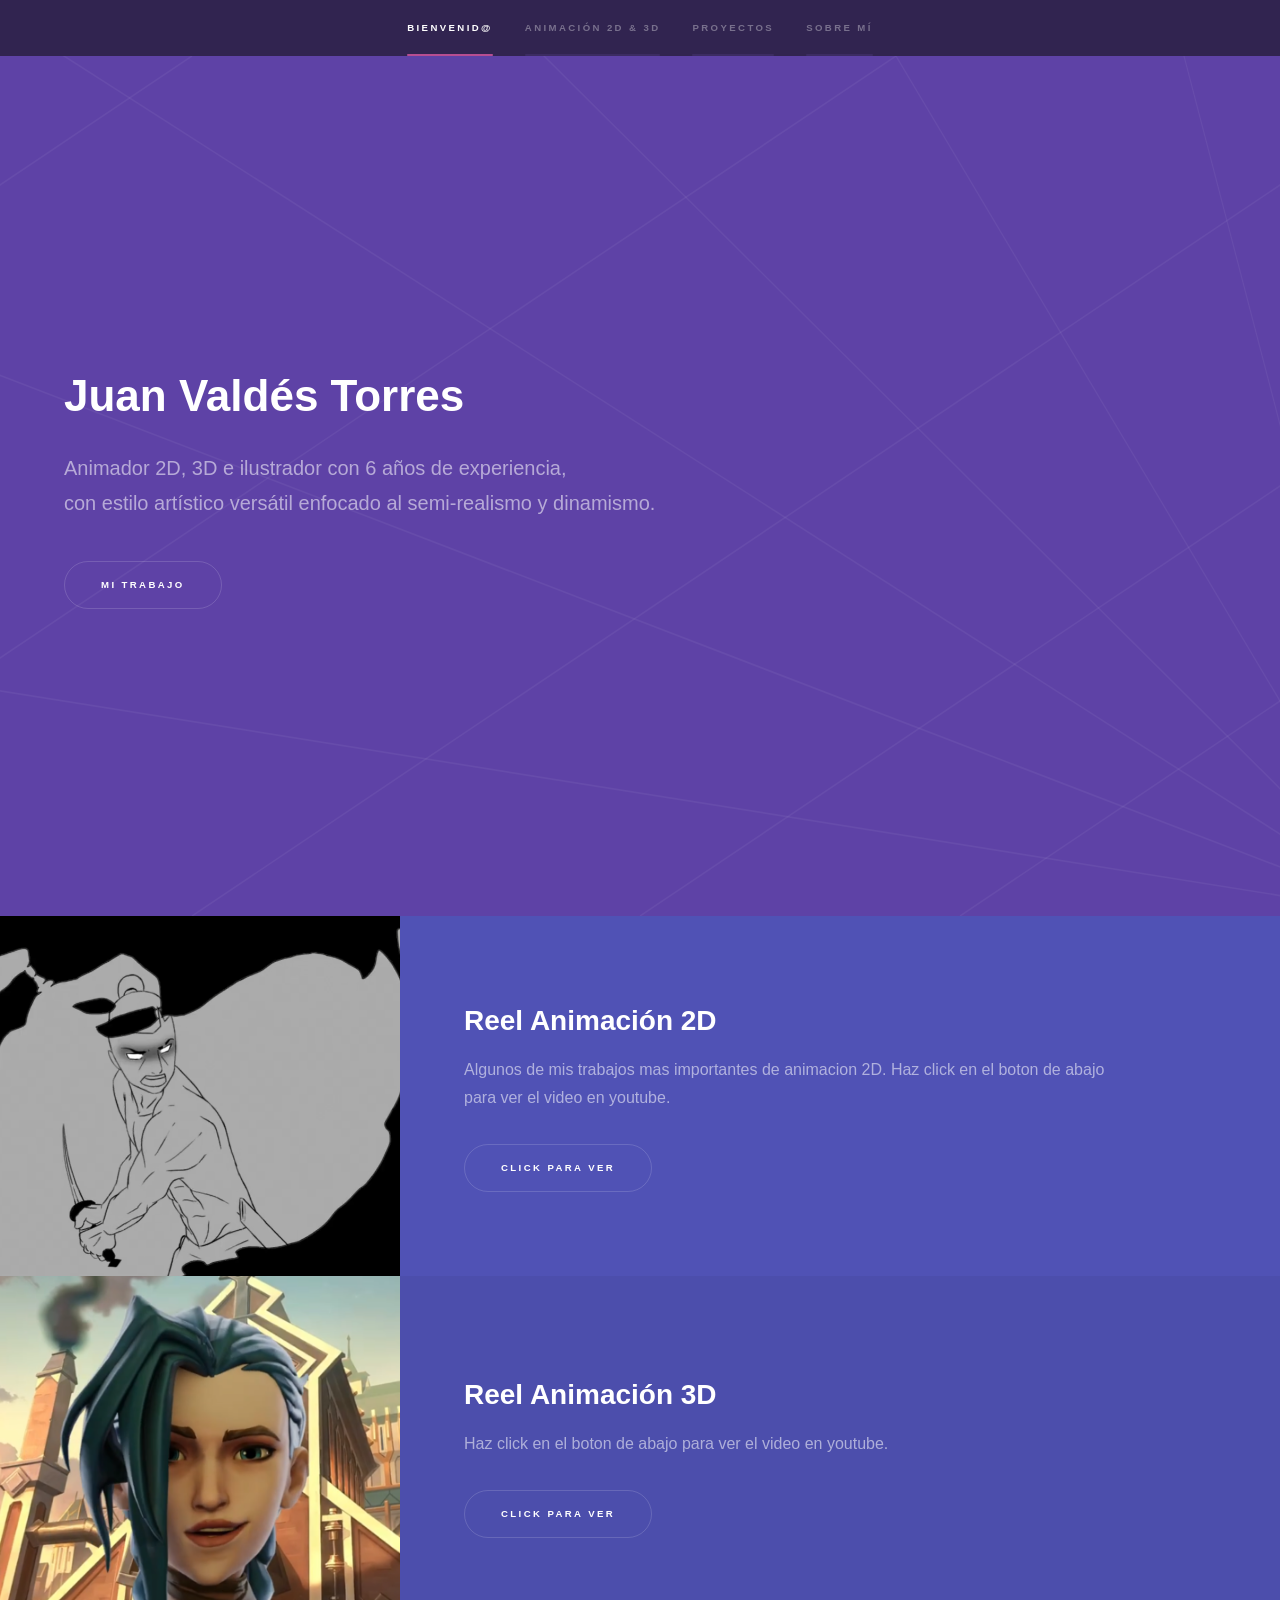
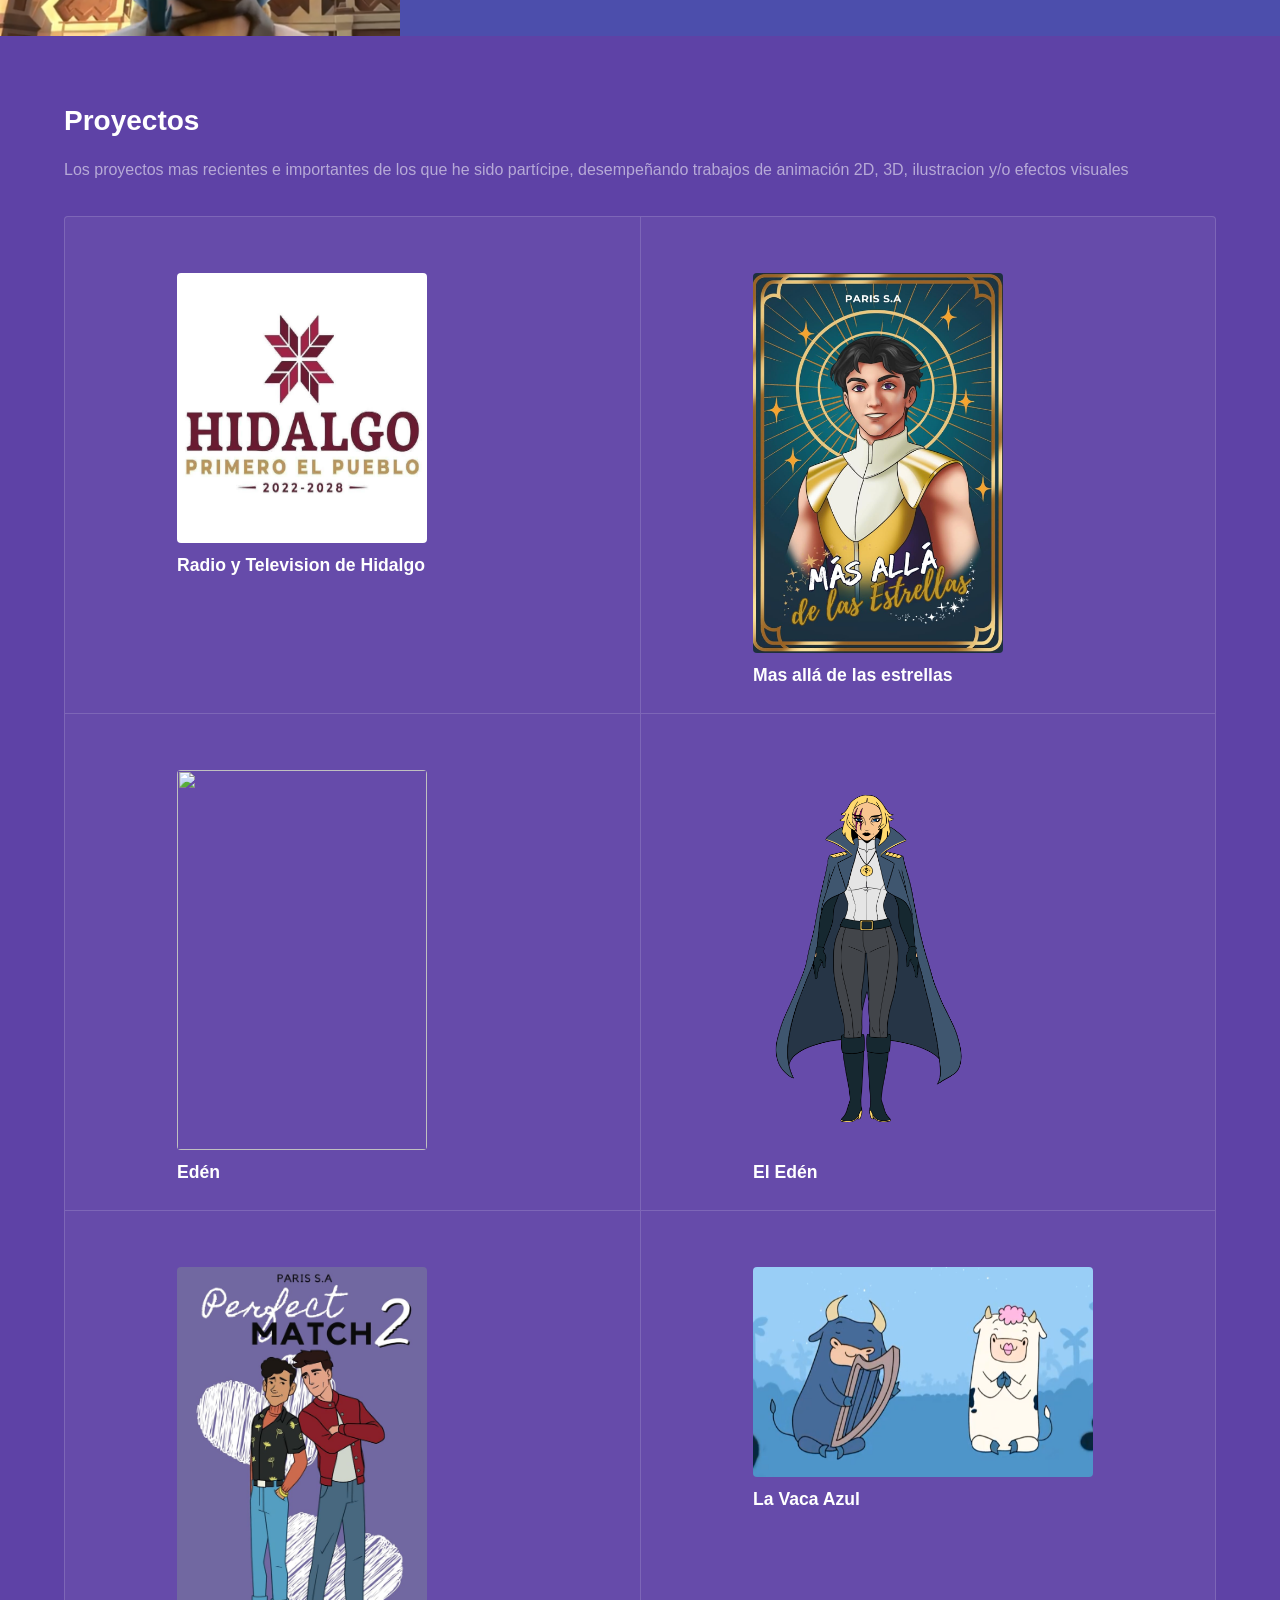
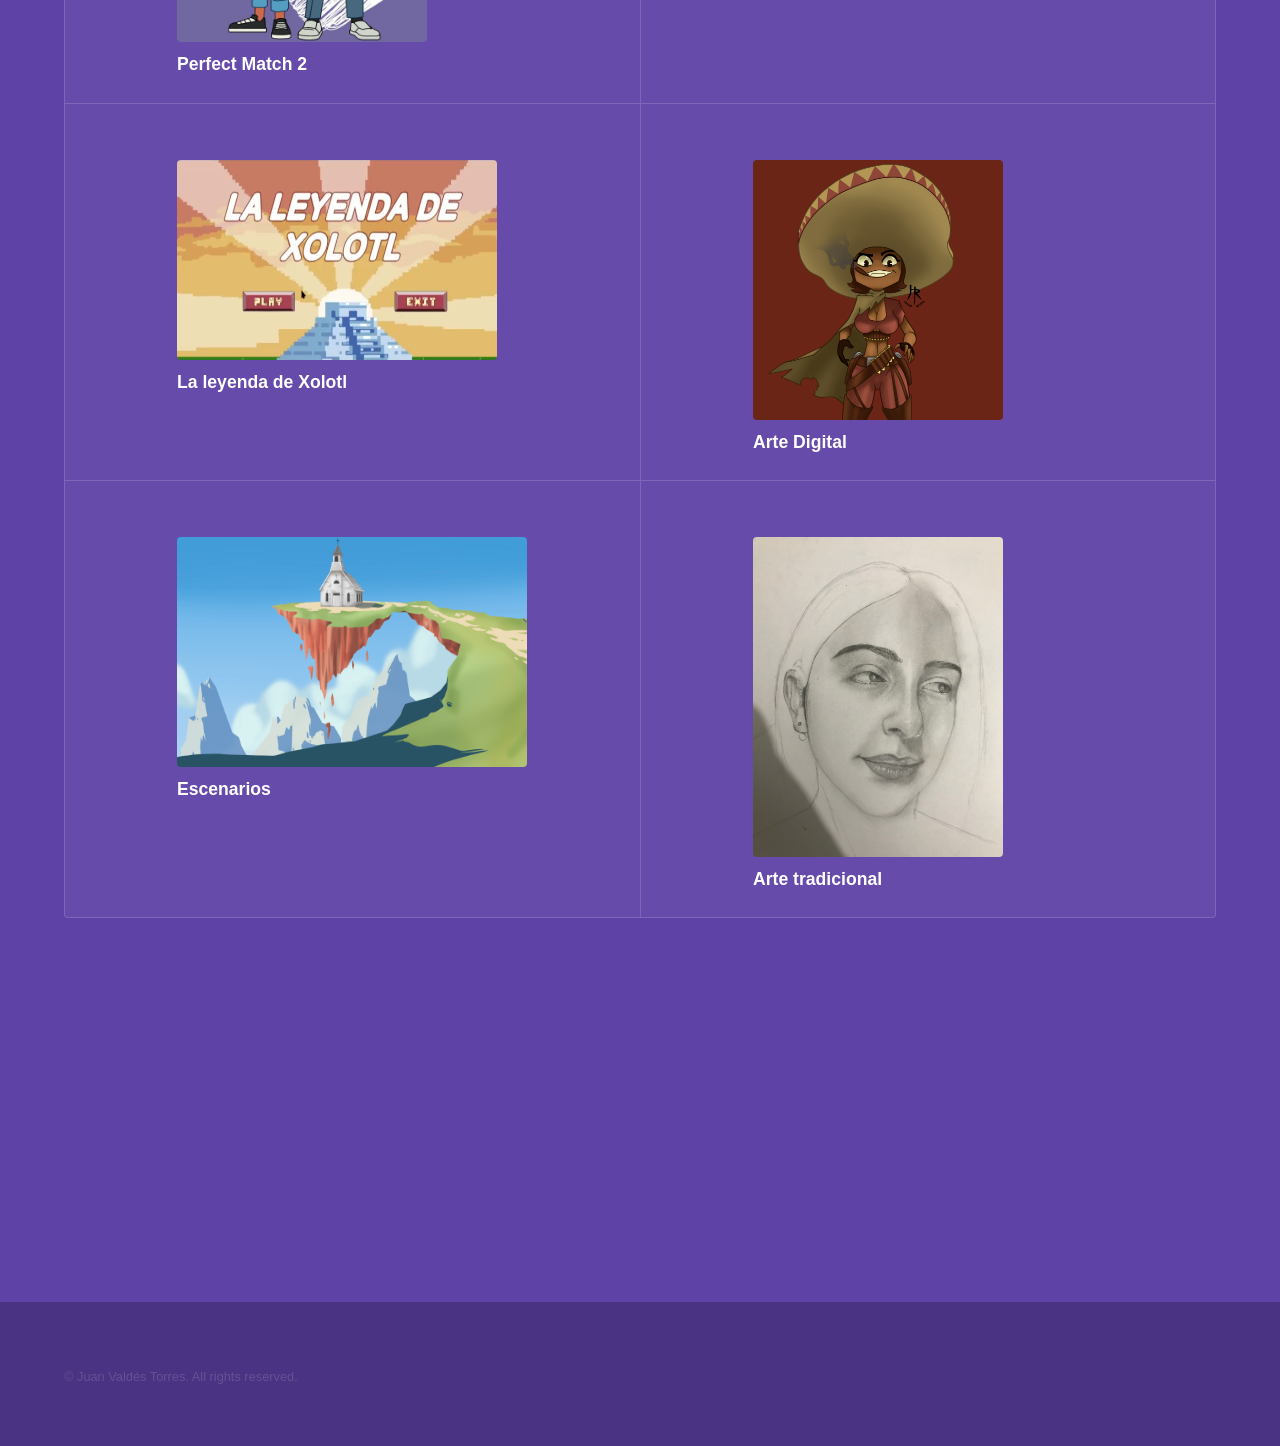
==== commit 089162ce: "Update index.html" ====
--- a/index.html
+++ b/index.html
@@ -79,7 +79,7 @@
 							<p>Los proyectos mas recientes e importantes de los que he sido partícipe, desempeñando trabajos de animación 2D, 3D, ilustracion y/o efectos visuales</p>
 							<div class="features">
 								<section>
-									<a href="RadioYTV.html" class="image"><img src="images/Hidalgo.png" alt="" data-position="center right" width="320" height="300" /></a>
+									<a href="RadioYTV.html" class="image"><img src="images/Hidalgo.png" alt="" data-position="center right" width="250" height="270" /></a>
 									<h3>Radio y Television de Hidalgo</h3>
 								</section>
 
@@ -177,4 +177,4 @@
 			<script src="assets/js/main.js"></script>
 
 	</body>
-</html>+</html>
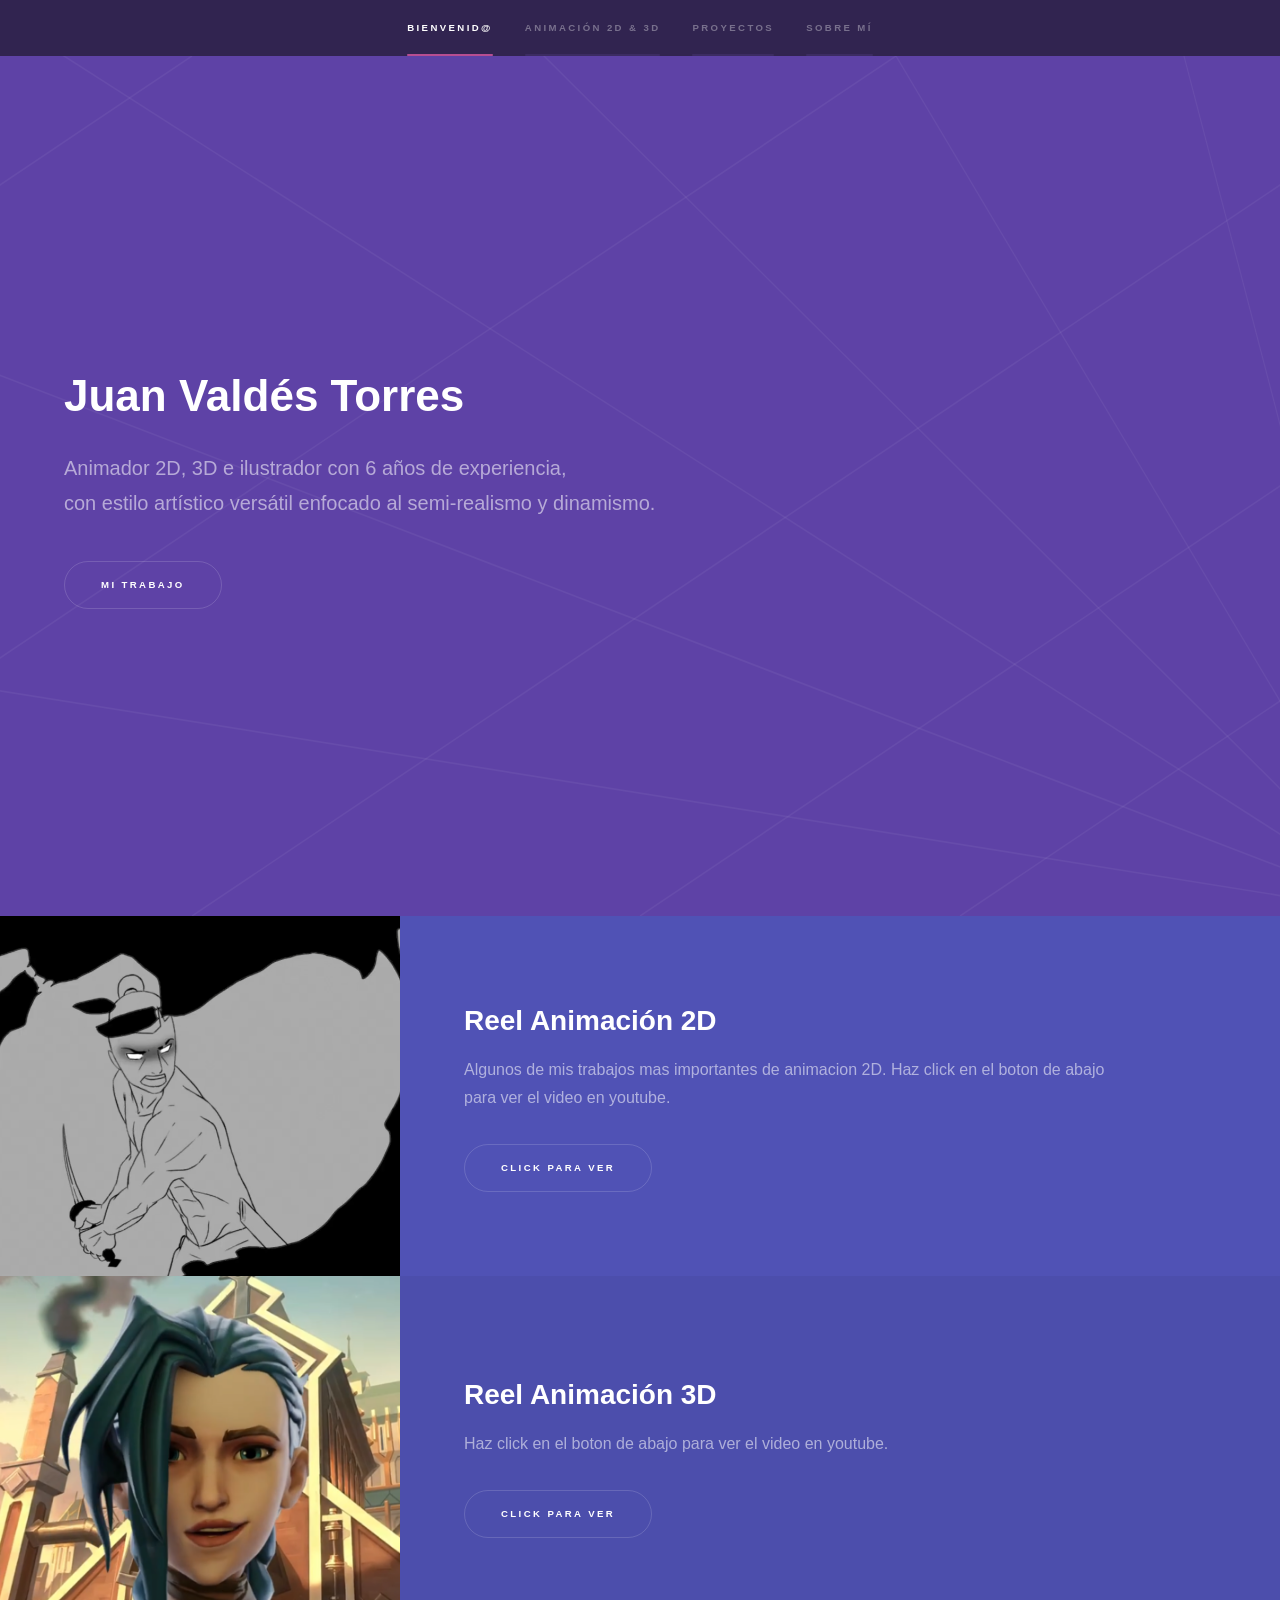
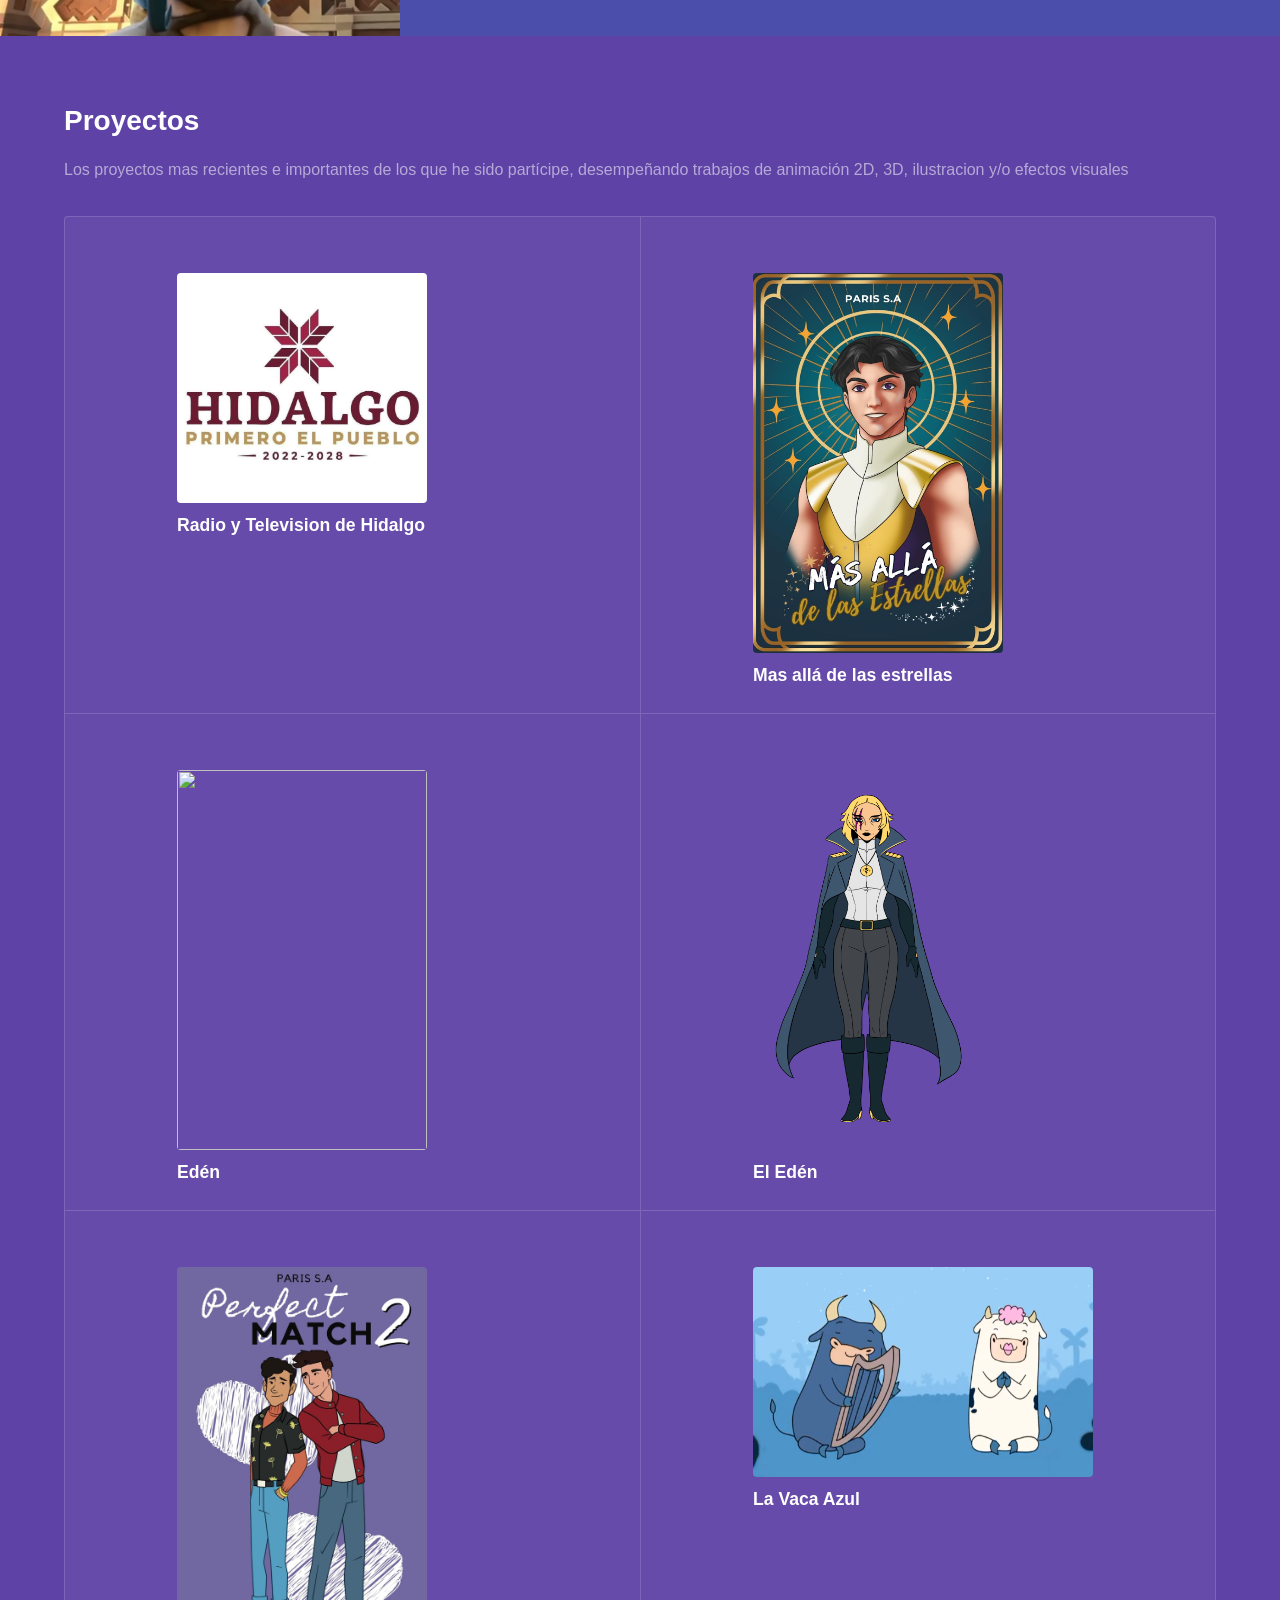
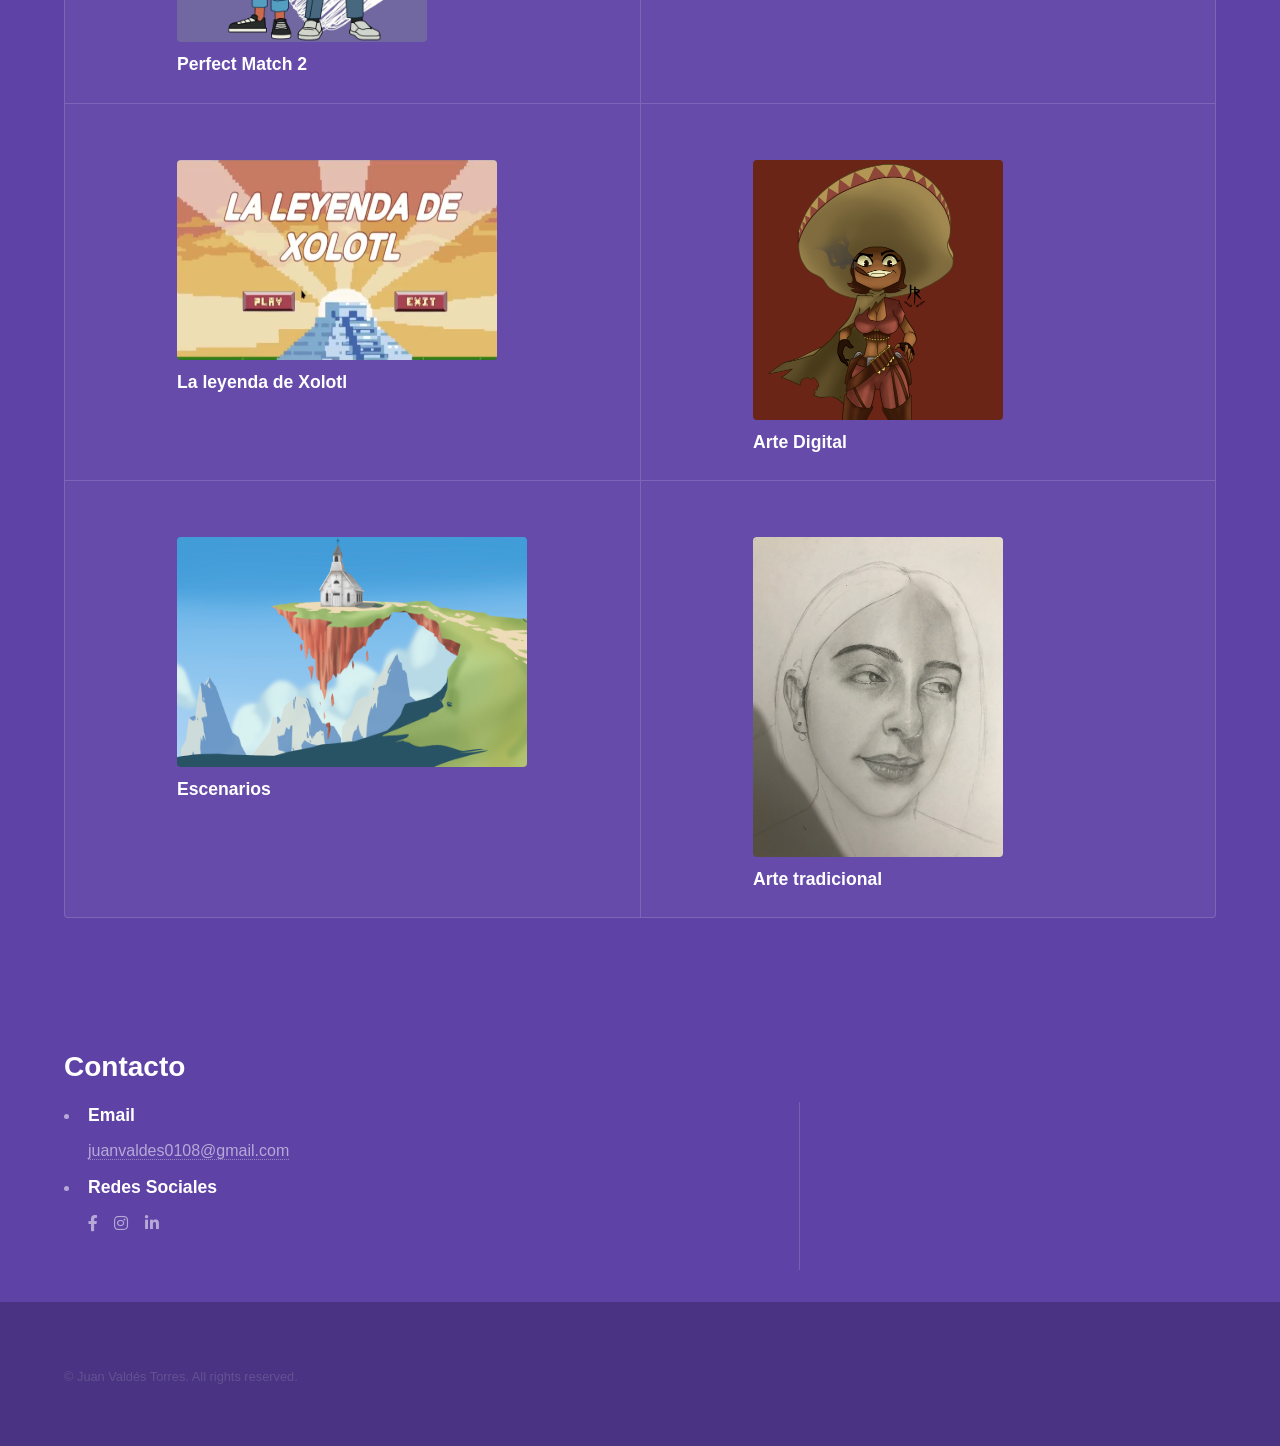
==== commit 74bc30ec: "Update index.html" ====
--- a/index.html
+++ b/index.html
@@ -79,7 +79,7 @@
 							<p>Los proyectos mas recientes e importantes de los que he sido partícipe, desempeñando trabajos de animación 2D, 3D, ilustracion y/o efectos visuales</p>
 							<div class="features">
 								<section>
-									<a href="RadioYTV.html" class="image"><img src="images/Hidalgo.png" alt="" data-position="center right" width="250" height="270" /></a>
+									<a href="RadioYTV.html" class="image"><img src="images/Hidalgo.png" alt="" data-position="center right" width="250" height="230" /></a>
 									<h3>Radio y Television de Hidalgo</h3>
 								</section>
 
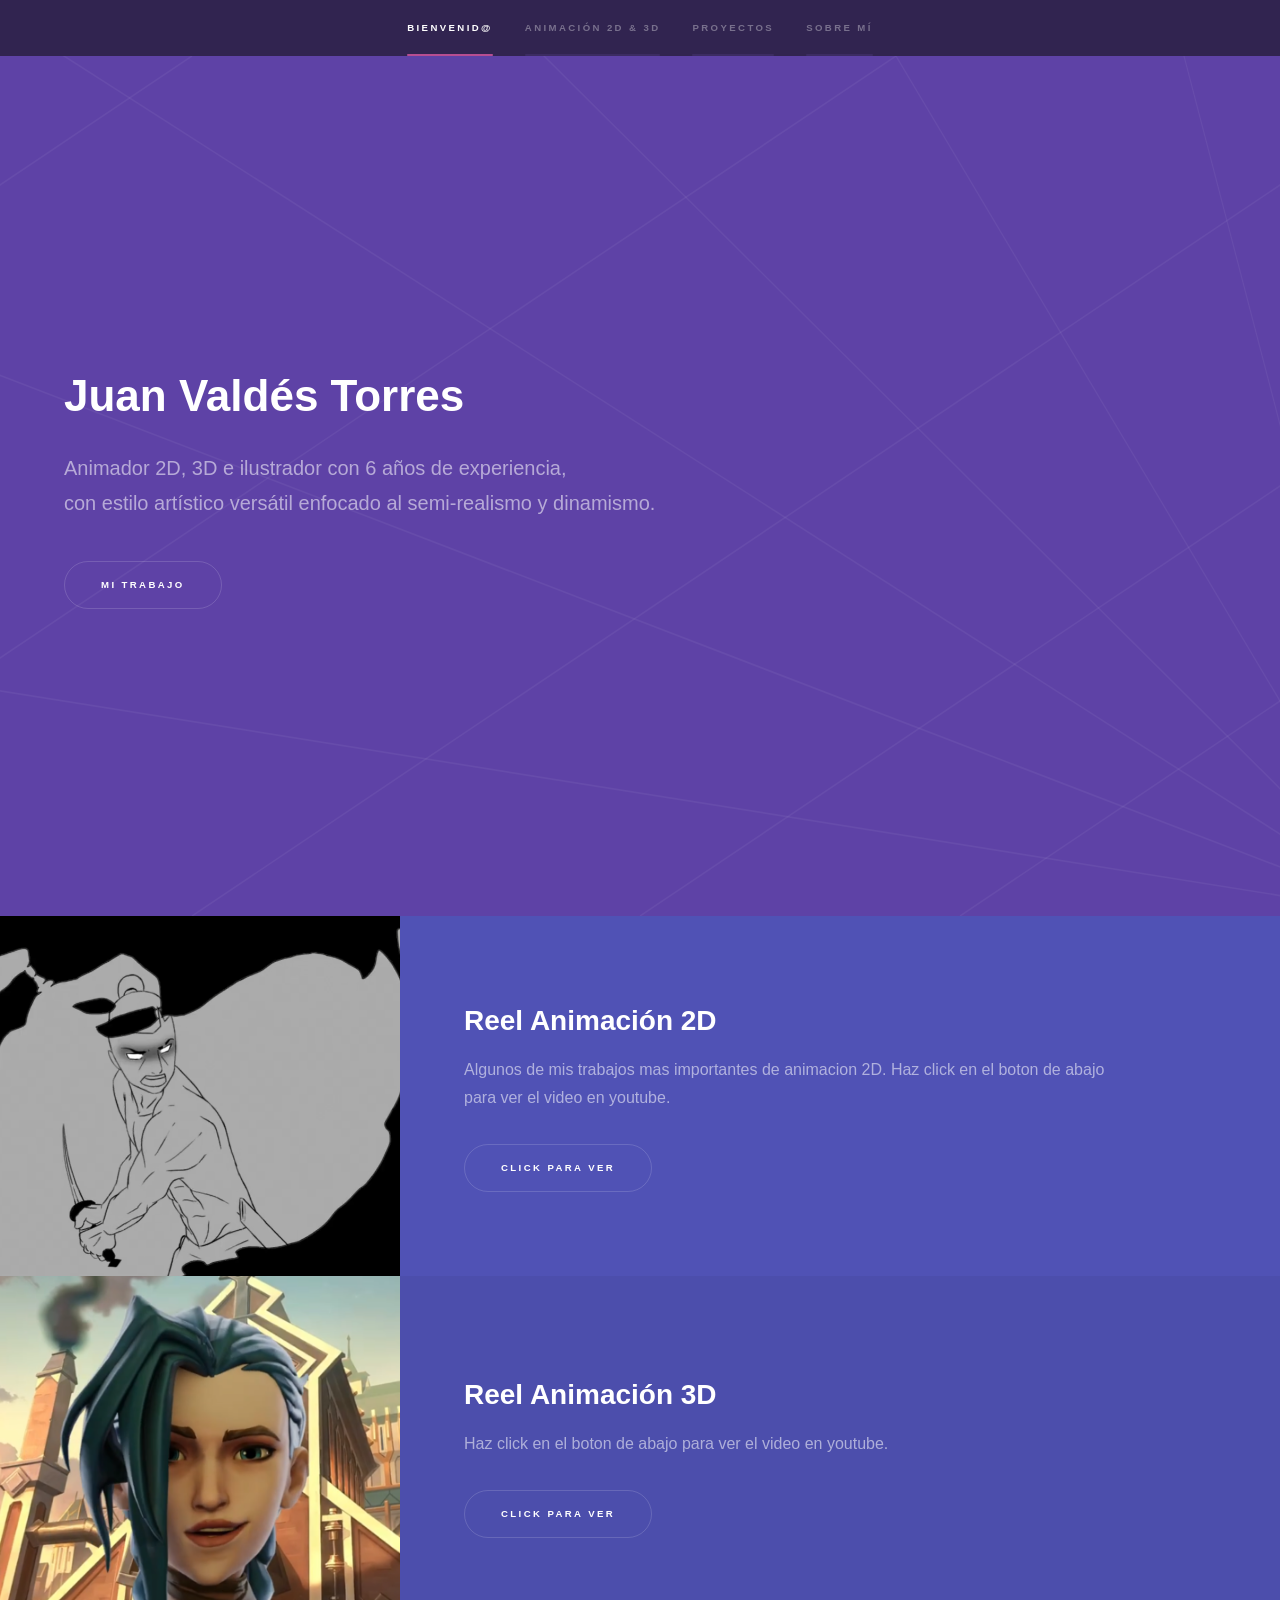
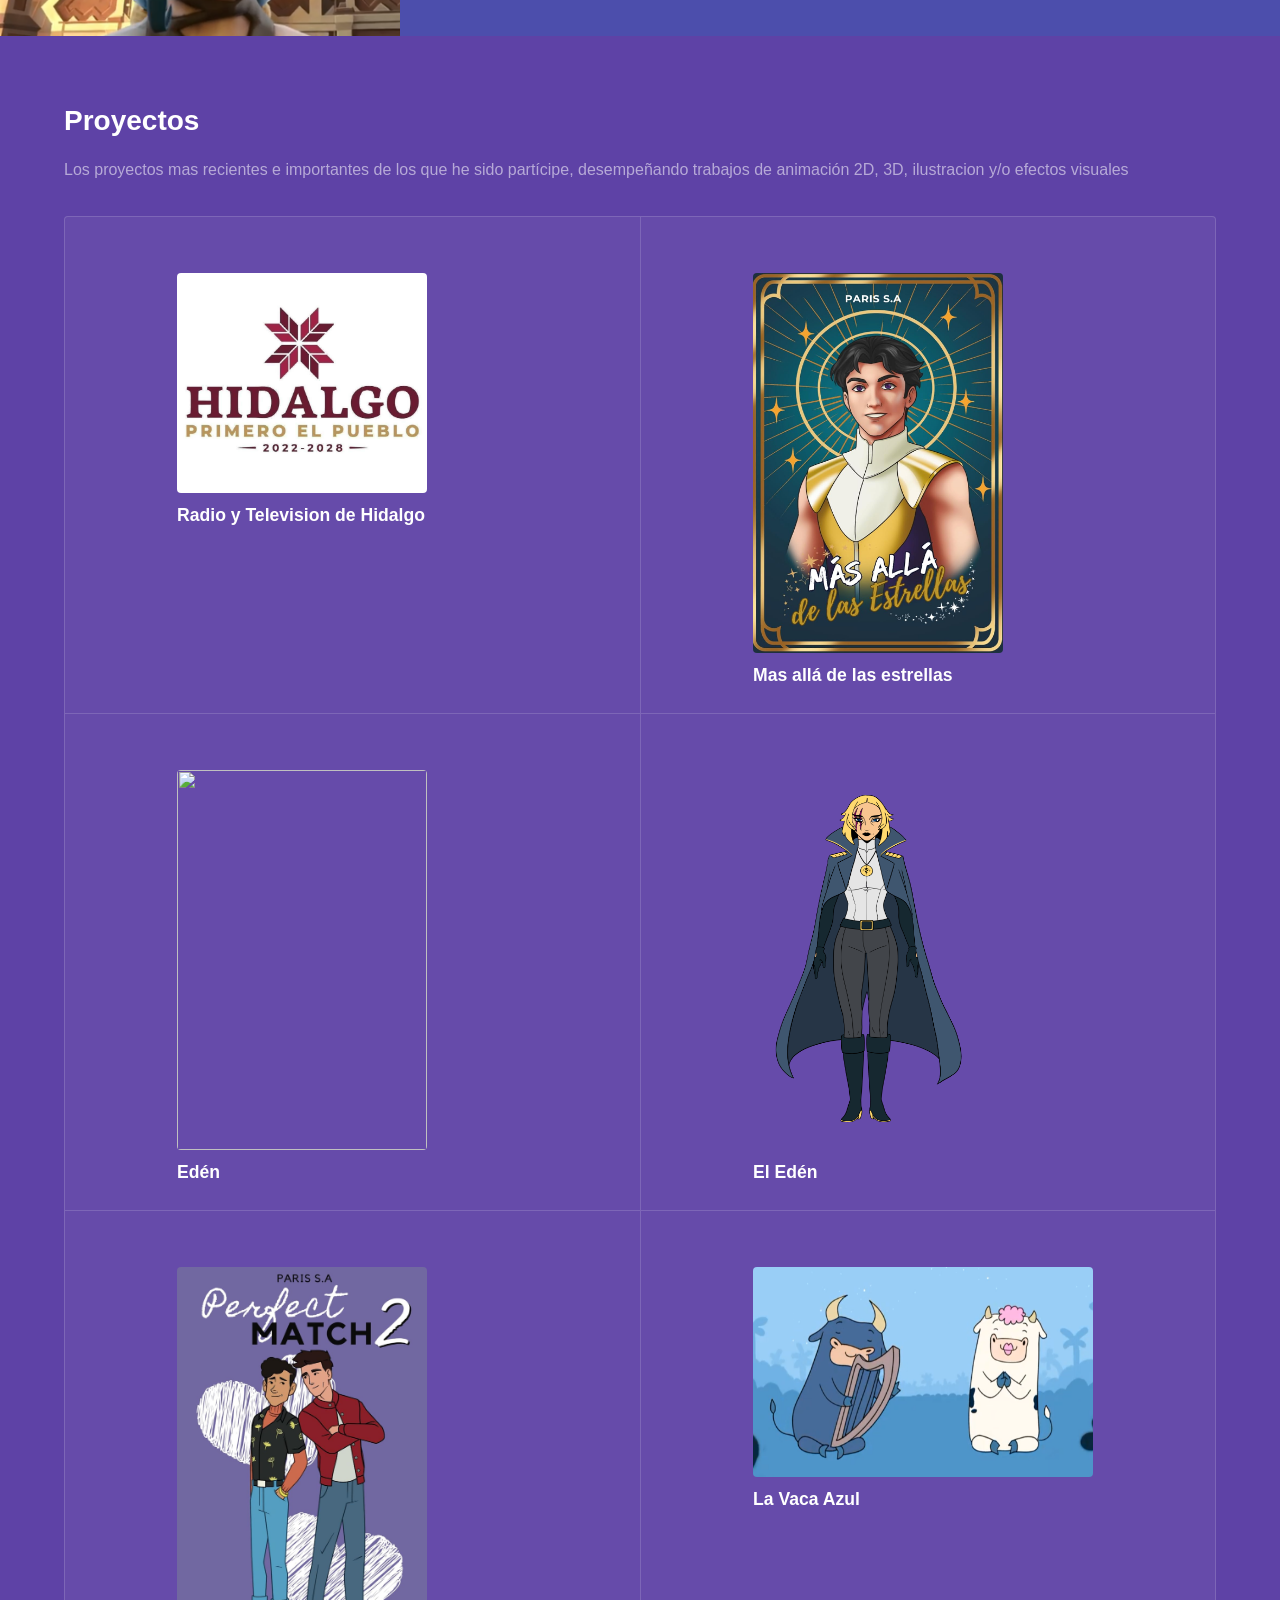
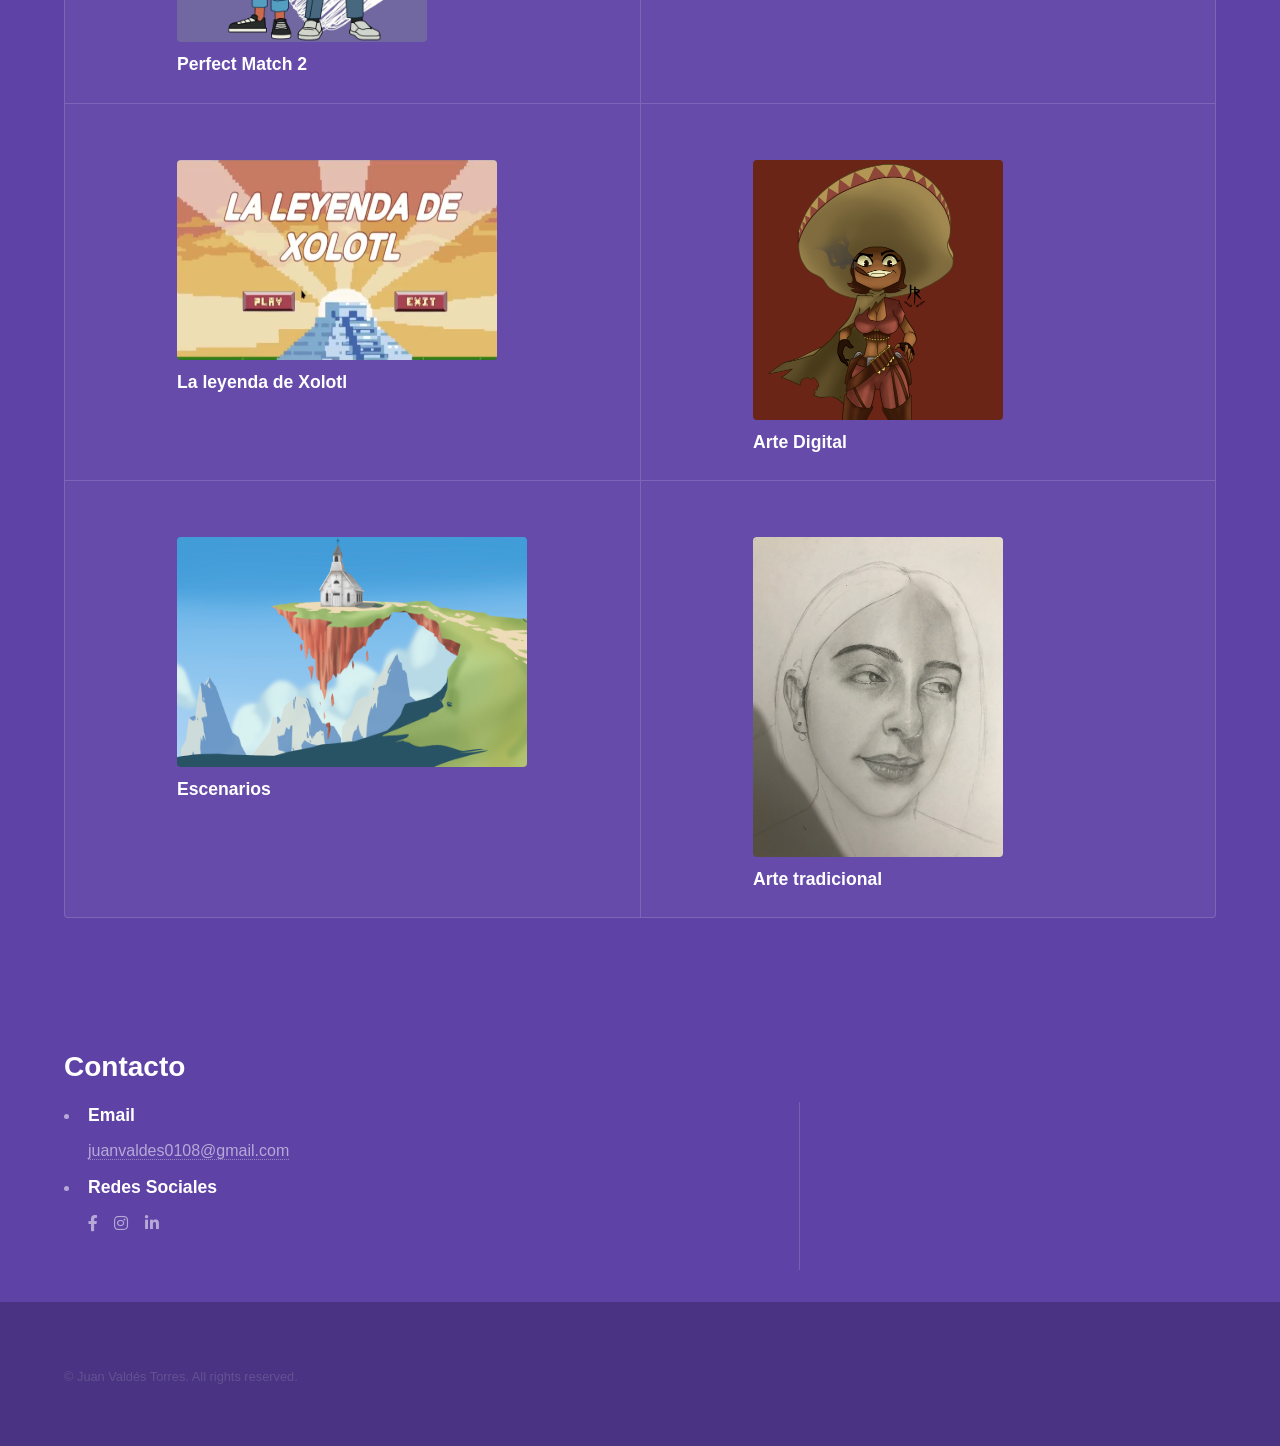
==== commit e504970f: "Update index.html" ====
--- a/index.html
+++ b/index.html
@@ -79,7 +79,7 @@
 							<p>Los proyectos mas recientes e importantes de los que he sido partícipe, desempeñando trabajos de animación 2D, 3D, ilustracion y/o efectos visuales</p>
 							<div class="features">
 								<section>
-									<a href="RadioYTV.html" class="image"><img src="images/Hidalgo.png" alt="" data-position="center right" width="250" height="230" /></a>
+									<a href="RadioYTV.html" class="image"><img src="images/Hidalgo.png" alt="" data-position="center right" width="250" height="220" /></a>
 									<h3>Radio y Television de Hidalgo</h3>
 								</section>
 
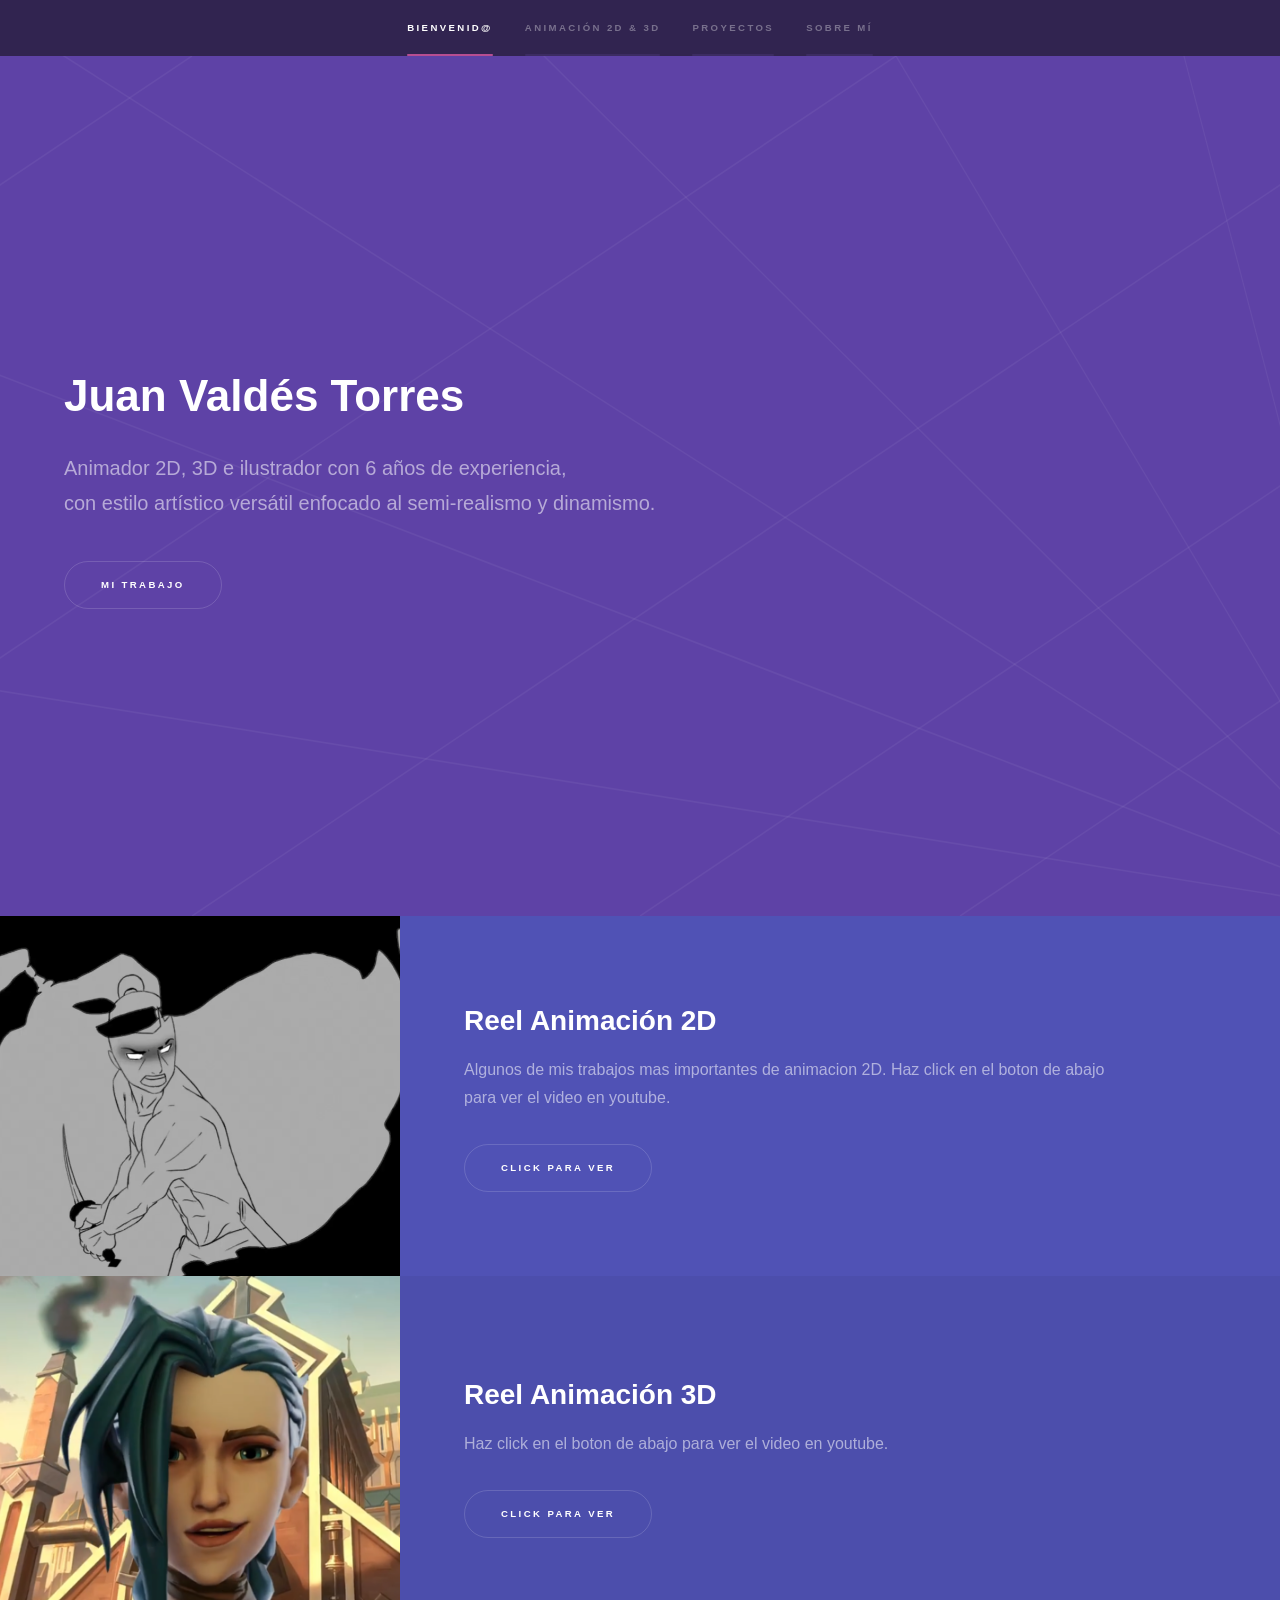
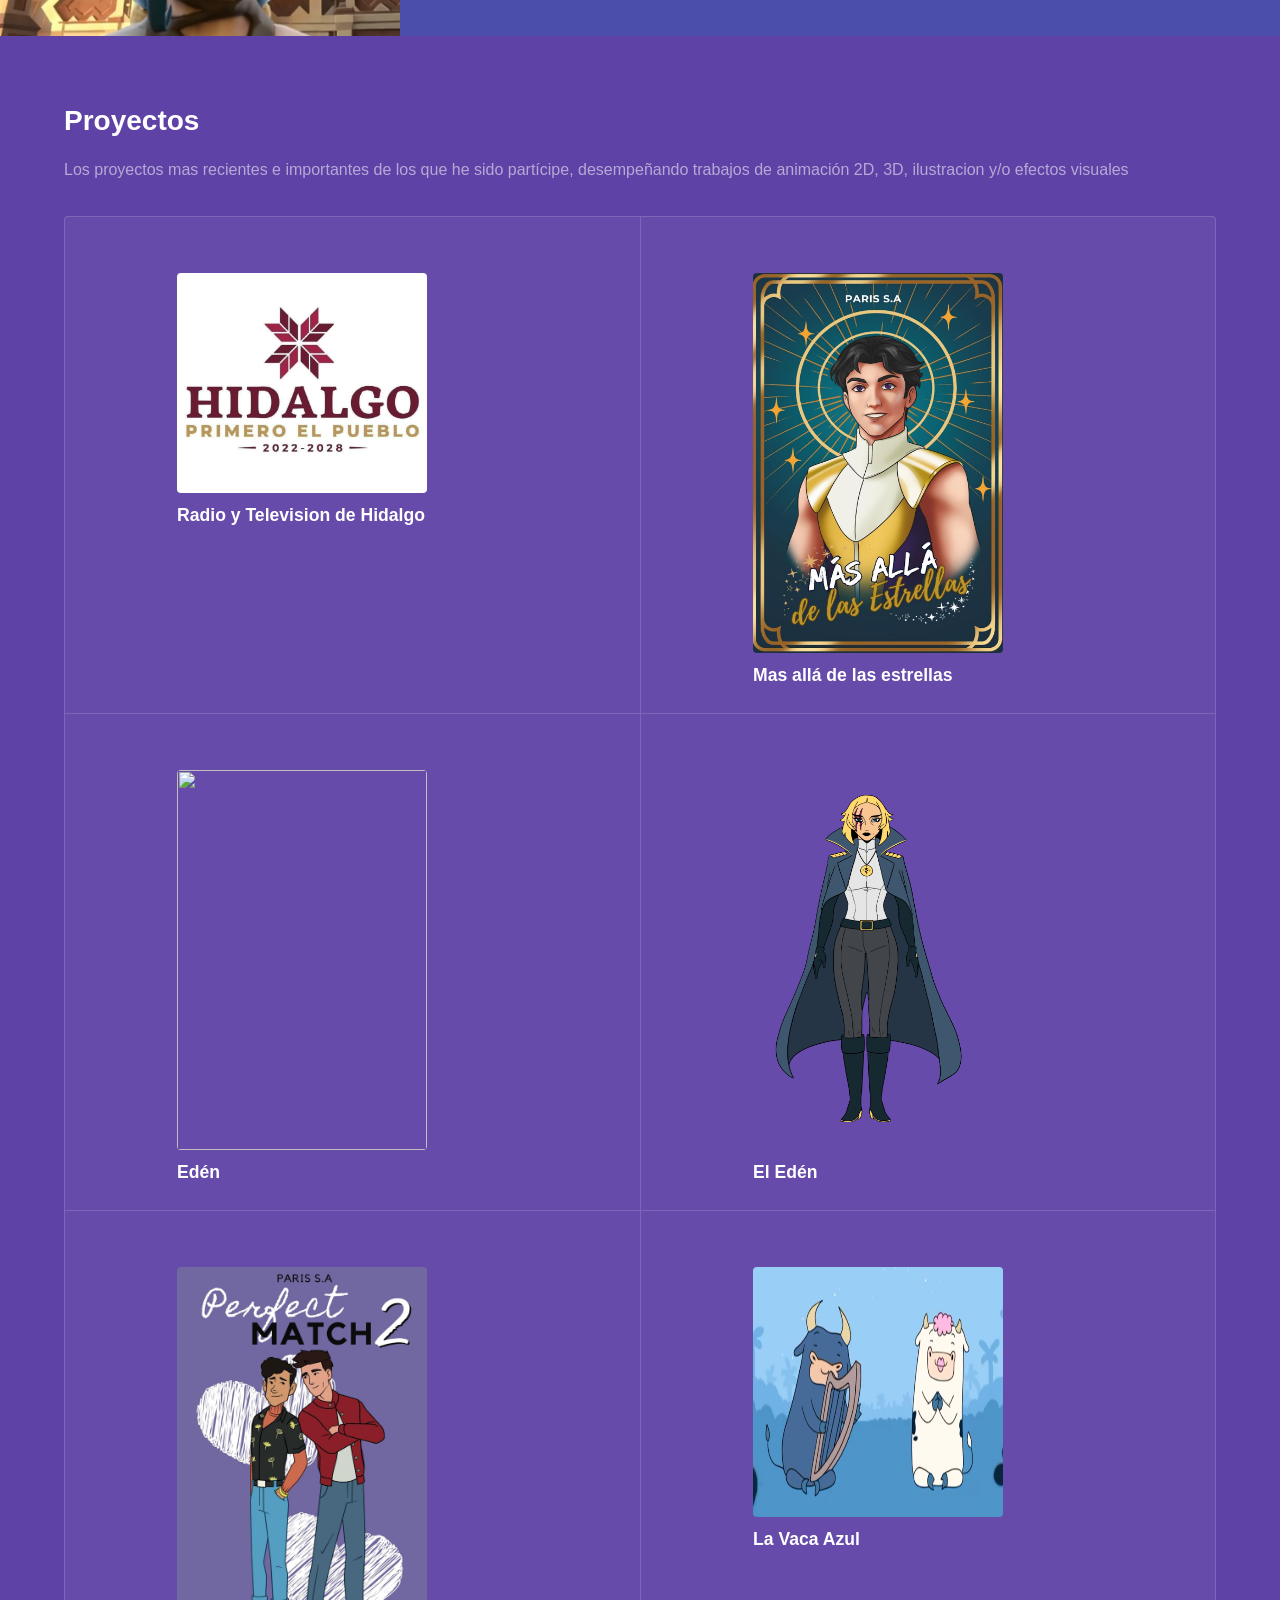
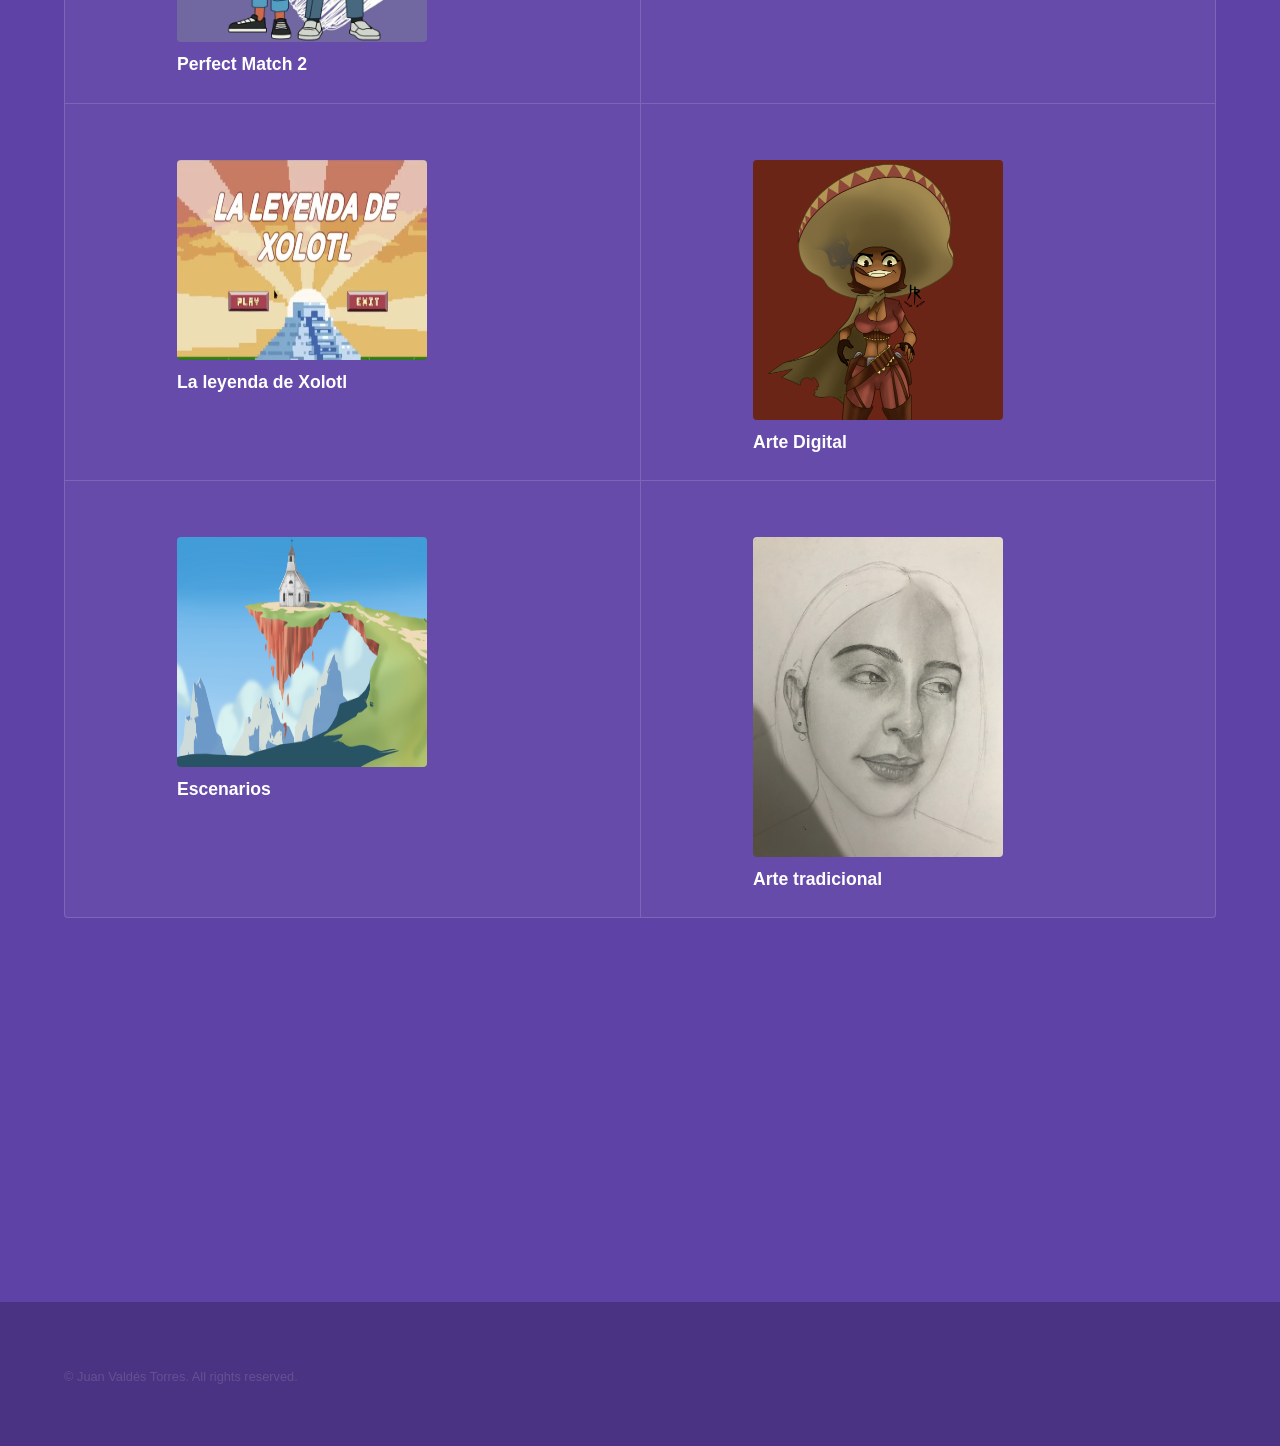
==== commit a9ed4f1e: "Update index.html" ====
--- a/index.html
+++ b/index.html
@@ -101,12 +101,12 @@
 								</section>
 
 								<section>
-									<a href="VacaAzul.html" class="image"><img src="images/VacaAzul.png" alt="" data-position="center right" width="340" height="210" /></a>
+									<a href="VacaAzul.html" class="image"><img src="images/VacaAzul.png" alt="" data-position="center right" width="250" height="250" /></a>
 									<h3>La Vaca Azul</h3>
 								</section>
 
 								<section>
-									<a href="Xolotl.html" class="image"><img src="images/XolotlPortada.png" alt="" data-position="center right" width="320" height="200" /></a>
+									<a href="Xolotl.html" class="image"><img src="images/XolotlPortada.png" alt="" data-position="center right" width="250" height="200" /></a>
 									<h3>La leyenda de Xolotl</h3>
 								</section>
 
@@ -116,7 +116,7 @@
 								</section>
 
 								<section>
-									<a href="Escenarios.html" class="image"><img src="images/fondoIglesia.png" alt="" data-position="center right" width="350" height="230" /></a>
+									<a href="Escenarios.html" class="image"><img src="images/fondoIglesia.png" alt="" data-position="center right" width="250" height="230" /></a>
 									<h3>Escenarios</h3>
 								</section>
 
